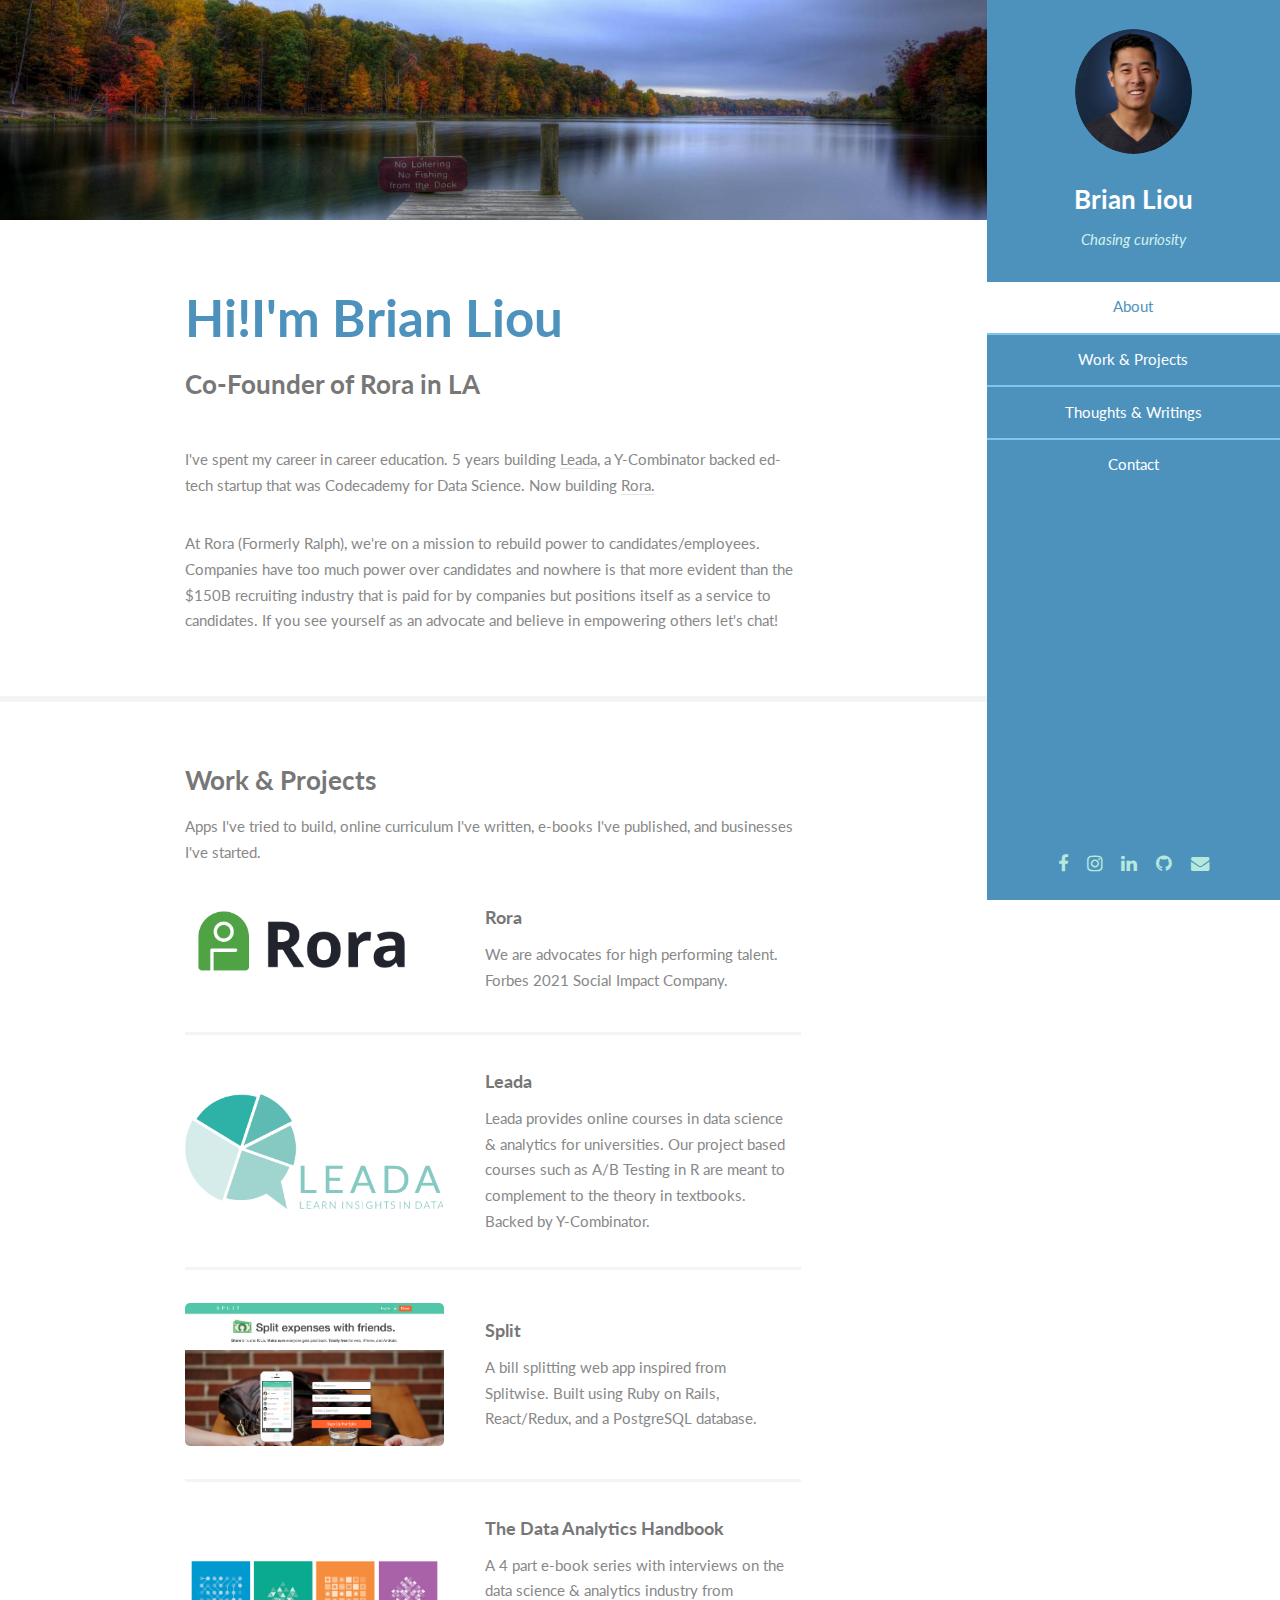
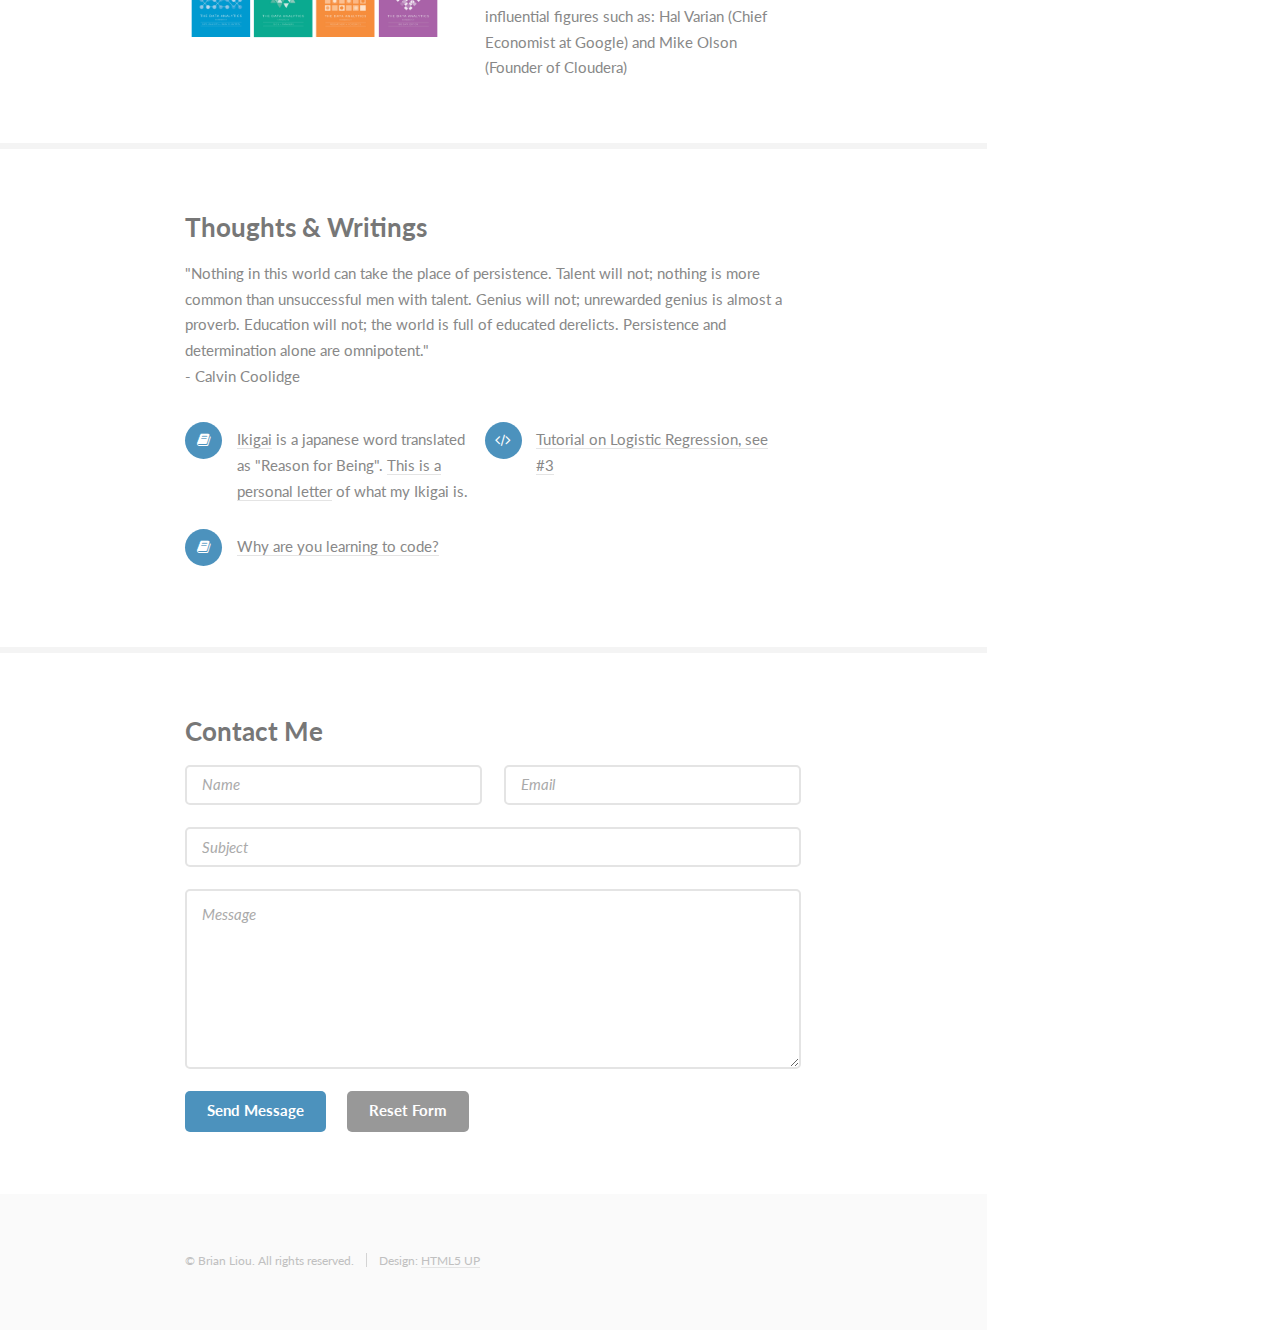
==== index.html @ 8b4bfad5 "asd" ====
<!DOCTYPE HTML>
<!--
	Read Only by HTML5 UP
	html5up.net | @ajlkn
	Free for personal and commercial use under the CCA 3.0 license (html5up.net/license)
-->
<html>
	<head>
		<title>Brian Liou's Website</title>
		<meta charset="utf-8" />
		<meta name="viewport" content="width=device-width, initial-scale=1" />
		<!--[if lte IE 8]><script src="assets/js/ie/html5shiv.js"></script><![endif]-->
		<link rel="stylesheet" href="assets/css/main.css" />
		<script>
		  (function(i,s,o,g,r,a,m){i['GoogleAnalyticsObject']=r;i[r]=i[r]||function(){
		  (i[r].q=i[r].q||[]).push(arguments)},i[r].l=1*new Date();a=s.createElement(o),
		  m=s.getElementsByTagName(o)[0];a.async=1;a.src=g;m.parentNode.insertBefore(a,m)
		  })(window,document,'script','https://www.google-analytics.com/analytics.js','ga');

		  ga('create', 'UA-90068604-1', 'auto');
		  ga('send', 'pageview');

		</script>
	</head>
	<body>

		<!-- Header -->
			<section id="header">
				<header>
					<span class="image avatar"><img src="images/headshot.jpg" alt="" /></span>
					<h1 id="logo"><a href="#">Brian Liou</a></h1>
					<p>Chasing curiosity</p>
				</header>
				<nav id="nav">
					<ul>
						<li><a href="#one" class="active">About</a></li>
						<li><a href="#two">Work & Projects</a></li>
						<li><a href="#three">Thoughts & Writings</a></li>
						<li><a href="#four">Contact</a></li>
					</ul>
				</nav>
				<footer>
					<ul class="icons">
						<li><a href="https://www.facebook.com/brian.liou.3" class="icon fa-facebook" target="_blank"><span class="label">Facebook</span></a></li>
						<li><a href="https://www.instagram.com/bwayneliou/" class="icon fa-instagram" target="_blank"><span class="label">Instagram</span></a></li>
						<li><a href="https://www.linkedin.com/in/brian-liou-44166223" class="icon fa-linkedin" target="_blank"><span class="label">LinkedIn</span></a></li>
						<li><a href="https://github.com/brianliou" class="icon fa-github" target="_blank"><span class="label">Github</span></a></li>
						<li><a href="#" class="icon fa-envelope"><span class="label">Email</span></a></li>
					</ul>
				</footer>
			</section>

		<!-- Wrapper -->
			<div id="wrapper">

				<!-- Main -->
					<div id="main">

						<!-- One -->
							<section id="one">
								<div class="container">
									<header class="major">
										<h2>Hi!I'm Brian Liou</h2>
										<p>Co-Founder of Rora in LA</p>
									</header>
									<p>I've spent my career in career education. 5 years building <a href="https://venturebeat.com/2015/07/22/leada-launches-to-help-students-apply-their-data-science-knowledge-to-real-world-projects/" target="_blank">Leada</a>, a Y-Combinator backed ed-tech startup that was Codecademy for Data Science. Now building <a href="https://www.teamrora.com" target="_blank">Rora.</a></p>
									<p> At Rora (Formerly Ralph), we're on a mission to rebuild power to candidates/employees. Companies have too much power over candidates and nowhere is that more evident than the $150B recruiting industry that is paid for by companies but positions itself as a service to candidates. If you see yourself as an advocate and believe in empowering others let's chat!</p>
								</div>
							</section>

						<!-- Two -->
							<section id="two">
								<div class="container">
									<h3>Work & Projects</h3>
									<p>Apps I've tried to build, online curriculum I've written, e-books I've published, and businesses I've started.</p>
									<div class="features">
										<article>
											<a href="https://www.teamrora.com" class="image" target="_blank"><img src="images/Rora.png" alt="" /></a>
											<div class="inner">
												<h4>Rora</h4>
												<p>We are advocates for high performing talent. Forbes 2021 Social Impact Company.</p>
											</div>
										</article>
										<article>
											<a href="https://web.archive.org/web/20180622193018/https://www.teamleada.com/" class="image" target="_blank"><img src="images/leada.png" alt="" /></a>
											<div class="inner">
												<h4>Leada</h4>
												<p>Leada provides online courses in data science & analytics for universities. Our project based courses such as A/B Testing in R are meant to complement to the theory in textbooks. Backed by Y-Combinator.</p>
											</div>
										</article>
										<article>
											<a href="https://github.com/brianliou/Split" class="image" target="_blank"><img src="images/split.png" alt=""/></a>
											<div class="inner">
												<h4>Split</h4>
												<p>A bill splitting web app inspired from Splitwise. Built using Ruby on Rails, React/Redux, and a PostgreSQL database.</p>
											</div>
										</article>
										<article>
											<a href="https://www.teamleada.com/handbook" class="image" target="_blank"><img src="images/handbook.png" alt=""/></a>
											<div class="inner">
												<h4>The Data Analytics Handbook</h4>
												<p>A 4 part e-book series with interviews on the data science & analytics industry from influential figures such as: Hal Varian (Chief Economist at Google) and Mike Olson (Founder of Cloudera)</p>
											</div>
										</article>
									</div>
								</div>
							</section>

						<!-- Three -->
							<section id="three">
								<div class="container">
									<h3>Thoughts & Writings</h3>
									<p>"Nothing in this world can take the place of persistence. Talent will not; nothing is more common than unsuccessful men with talent. Genius will not; unrewarded genius is almost a proverb. Education will not; the world is full of educated derelicts. Persistence and determination alone are omnipotent." <br /> - Calvin Coolidge</p>
									<ul class="feature-icons">
										<li class="fa-book"><a href="https://images.app.goo.gl/vEy9mbX1pycEydDp8" target="_blank">Ikigai</a> is a japanese word translated as "Reason for Being". <a href="https://medium.com/@brian_72481/my-reason-for-being-64aaa0062372?source=friends_link&sk=2e5717e0df3c9d70ea20f6ad919b2371" target="_blank">This is a personal letter</a> of what my Ikigai is.</li>
										<li class="fa-code"><a href="https://statsguys.wordpress.com/2014/01/03/first-post/" target="_blank">Tutorial on Logistic Regression, see #3</a></li>
										<li class="fa-book"><a href="https://medium.com/@LeadaTeam/why-are-you-learning-to-code-d4ed5eae9660#.1bdvenc3b" target="_blank">Why are you learning to code?</a></li>
										<!-- <li class="fa-cubes">Medium blog post</li>
										<li class="fa-coffee">Drink much coffee</li>
										<li class="fa-bolt">Lightning bolt</li>
										<li class="fa-users">Shadow clone technique</li> -->
									</ul>
								</div>
							</section>

						<!-- Four -->
							<section id="four">
								<div class="container">
									<h3>Contact Me</h3>
									<form method="post" action="https://formspree.io/brian@teamleada.com">
										<div class="row uniform">
											<div class="6u 12u(xsmall)"><input type="text" name="name" id="name" placeholder="Name" /></div>
											<div class="6u 12u(xsmall)"><input type="email" name="_replyto" id="email" placeholder="Email" /></div>
										</div>
										<div class="row uniform">
											<div class="12u"><input type="text" name="_subject" id="subject" placeholder="Subject" /></div>
											<input type="text" name="_gotcha" style="display:none" />
										</div>
										<div class="row uniform">
											<div class="12u"><textarea name="message" id="message" placeholder="Message" rows="6"></textarea></div>
										</div>
										<div class="row uniform">
											<div class="12u">
												<ul class="actions">
													<li><input type="submit" class="special" value="Send Message" /></li>
													<li><input type="reset" value="Reset Form" /></li>
												</ul>
											</div>
										</div>
									</form>
								</div>
							</section>
					</div>

				<!-- Footer -->
					<section id="footer">
						<div class="container">
							<ul class="copyright">
								<li>&copy; Brian Liou. All rights reserved.</li><li>Design: <a href="http://html5up.net">HTML5 UP</a></li>
							</ul>
						</div>
					</section>

			</div>

		<!-- Scripts -->
			<script src="assets/js/jquery.min.js"></script>
			<script src="assets/js/jquery.scrollzer.min.js"></script>
			<script src="assets/js/jquery.scrolly.min.js"></script>
			<script src="assets/js/skel.min.js"></script>
			<script src="assets/js/util.js"></script>
			<!--[if lte IE 8]><script src="assets/js/ie/respond.min.js"></script><![endif]-->
			<script src="assets/js/main.js"></script>

	</body>
</html>
---- assets/css/main.css ----
@import url("font-awesome.min.css");
@import url("https://fonts.googleapis.com/css?family=Lato:400,400italic,700,700italic|Source+Code+Pro:400");

/*
	Read Only by HTML5 UP
	html5up.net | @ajlkn
	Free for personal and commercial use under the CCA 3.0 license (html5up.net/license)
*/

/* Reset */

	html, body, div, span, applet, object, iframe, h1, h2, h3, h4, h5, h6, p, blockquote, pre, a, abbr, acronym, address, big, cite, code, del, dfn, em, img, ins, kbd, q, s, samp, small, strike, strong, sub, sup, tt, var, b, u, i, center, dl, dt, dd, ol, ul, li, fieldset, form, label, legend, table, caption, tbody, tfoot, thead, tr, th, td, article, aside, canvas, details, embed, figure, figcaption, footer, header, hgroup, menu, nav, output, ruby, section, summary, time, mark, audio, video {
		margin: 0;
		padding: 0;
		border: 0;
		font-size: 100%;
		font: inherit;
		vertical-align: baseline;
	}

	article, aside, details, figcaption, figure, footer, header, hgroup, menu, nav, section {
		display: block;
	}

	body {
		line-height: 1;
	}

	ol, ul {
		list-style: none;
	}

	blockquote, q {
		quotes: none;
	}

	blockquote:before, blockquote:after, q:before, q:after {
		content: '';
		content: none;
	}

	table {
		border-collapse: collapse;
		border-spacing: 0;
	}

	body {
		-webkit-text-size-adjust: none;
	}

/* Box Model */

	*, *:before, *:after {
		-moz-box-sizing: border-box;
		-webkit-box-sizing: border-box;
		box-sizing: border-box;
	}

/* Containers */

	.container {
		margin-left: auto;
		margin-right: auto;
	}

	.container.\31 25\25 {
		width: 100%;
		max-width: 56.25em;
		min-width: 45em;
	}

	.container.\37 5\25 {
		width: 33.75em;
	}

	.container.\35 0\25 {
		width: 22.5em;
	}

	.container.\32 5\25 {
		width: 11.25em;
	}

	.container {
		width: 45em;
	}

	@media screen and (max-width: 1680px) {

		.container.\31 25\25 {
			width: 100%;
			max-width: 56.25em;
			min-width: 45em;
		}

		.container.\37 5\25 {
			width: 33.75em;
		}

		.container.\35 0\25 {
			width: 22.5em;
		}

		.container.\32 5\25 {
			width: 11.25em;
		}

		.container {
			width: 45em;
		}

	}

	@media screen and (max-width: 1280px) {

		.container.\31 25\25 {
			width: 100%;
			max-width: 52.5em;
			min-width: 42em;
		}

		.container.\37 5\25 {
			width: 31.5em;
		}

		.container.\35 0\25 {
			width: 21em;
		}

		.container.\32 5\25 {
			width: 10.5em;
		}

		.container {
			width: 42em;
		}

	}

	@media screen and (max-width: 1024px) {

		.container.\31 25\25 {
			width: 100%;
			max-width: 106.25%;
			min-width: 85%;
		}

		.container.\37 5\25 {
			width: 63.75%;
		}

		.container.\35 0\25 {
			width: 42.5%;
		}

		.container.\32 5\25 {
			width: 21.25%;
		}

		.container {
			width: 85% !important;
		}

	}

	@media screen and (max-width: 736px) {

		.container.\31 25\25 {
			width: 100%;
			max-width: 112.5%;
			min-width: 90%;
		}

		.container.\37 5\25 {
			width: 67.5%;
		}

		.container.\35 0\25 {
			width: 45%;
		}

		.container.\32 5\25 {
			width: 22.5%;
		}

		.container {
			width: 90% !important;
		}

	}

	@media screen and (max-width: 480px) {

		.container.\31 25\25 {
			width: 100%;
			max-width: 112.5%;
			min-width: 90%;
		}

		.container.\37 5\25 {
			width: 67.5%;
		}

		.container.\35 0\25 {
			width: 45%;
		}

		.container.\32 5\25 {
			width: 22.5%;
		}

		.container {
			width: 90% !important;
		}

	}

/* Grid */

	.row {
		border-bottom: solid 1px transparent;
		-moz-box-sizing: border-box;
		-webkit-box-sizing: border-box;
		box-sizing: border-box;
	}

	.row > * {
		float: left;
		-moz-box-sizing: border-box;
		-webkit-box-sizing: border-box;
		box-sizing: border-box;
	}

	.row:after, .row:before {
		content: '';
		display: block;
		clear: both;
		height: 0;
	}

	.row.uniform > * > :first-child {
		margin-top: 0;
	}

	.row.uniform > * > :last-child {
		margin-bottom: 0;
	}

	.row.\30 \25 > * {
		padding: 0 0 0 0em;
	}

	.row.\30 \25 {
		margin: 0 0 -1px 0em;
	}

	.row.uniform.\30 \25 > * {
		padding: 0em 0 0 0em;
	}

	.row.uniform.\30 \25 {
		margin: 0em 0 -1px 0em;
	}

	.row > * {
		padding: 0 0 0 2em;
	}

	.row {
		margin: 0 0 -1px -2em;
	}

	.row.uniform > * {
		padding: 2em 0 0 2em;
	}

	.row.uniform {
		margin: -2em 0 -1px -2em;
	}

	.row.\32 00\25 > * {
		padding: 0 0 0 4em;
	}

	.row.\32 00\25 {
		margin: 0 0 -1px -4em;
	}

	.row.uniform.\32 00\25 > * {
		padding: 4em 0 0 4em;
	}

	.row.uniform.\32 00\25 {
		margin: -4em 0 -1px -4em;
	}

	.row.\31 50\25 > * {
		padding: 0 0 0 3em;
	}

	.row.\31 50\25 {
		margin: 0 0 -1px -3em;
	}

	.row.uniform.\31 50\25 > * {
		padding: 3em 0 0 3em;
	}

	.row.uniform.\31 50\25 {
		margin: -3em 0 -1px -3em;
	}

	.row.\35 0\25 > * {
		padding: 0 0 0 1em;
	}

	.row.\35 0\25 {
		margin: 0 0 -1px -1em;
	}

	.row.uniform.\35 0\25 > * {
		padding: 1em 0 0 1em;
	}

	.row.uniform.\35 0\25 {
		margin: -1em 0 -1px -1em;
	}

	.row.\32 5\25 > * {
		padding: 0 0 0 0.5em;
	}

	.row.\32 5\25 {
		margin: 0 0 -1px -0.5em;
	}

	.row.uniform.\32 5\25 > * {
		padding: 0.5em 0 0 0.5em;
	}

	.row.uniform.\32 5\25 {
		margin: -0.5em 0 -1px -0.5em;
	}

	.\31 2u, .\31 2u\24 {
		width: 100%;
		clear: none;
		margin-left: 0;
	}

	.\31 1u, .\31 1u\24 {
		width: 91.6666666667%;
		clear: none;
		margin-left: 0;
	}

	.\31 0u, .\31 0u\24 {
		width: 83.3333333333%;
		clear: none;
		margin-left: 0;
	}

	.\39 u, .\39 u\24 {
		width: 75%;
		clear: none;
		margin-left: 0;
	}

	.\38 u, .\38 u\24 {
		width: 66.6666666667%;
		clear: none;
		margin-left: 0;
	}

	.\37 u, .\37 u\24 {
		width: 58.3333333333%;
		clear: none;
		margin-left: 0;
	}

	.\36 u, .\36 u\24 {
		width: 50%;
		clear: none;
		margin-left: 0;
	}

	.\35 u, .\35 u\24 {
		width: 41.6666666667%;
		clear: none;
		margin-left: 0;
	}

	.\34 u, .\34 u\24 {
		width: 33.3333333333%;
		clear: none;
		margin-left: 0;
	}

	.\33 u, .\33 u\24 {
		width: 25%;
		clear: none;
		margin-left: 0;
	}

	.\32 u, .\32 u\24 {
		width: 16.6666666667%;
		clear: none;
		margin-left: 0;
	}

	.\31 u, .\31 u\24 {
		width: 8.3333333333%;
		clear: none;
		margin-left: 0;
	}

	.\31 2u\24 + *,
	.\31 1u\24 + *,
	.\31 0u\24 + *,
	.\39 u\24 + *,
	.\38 u\24 + *,
	.\37 u\24 + *,
	.\36 u\24 + *,
	.\35 u\24 + *,
	.\34 u\24 + *,
	.\33 u\24 + *,
	.\32 u\24 + *,
	.\31 u\24 + * {
		clear: left;
	}

	.\-11u {
		margin-left: 91.66667%;
	}

	.\-10u {
		margin-left: 83.33333%;
	}

	.\-9u {
		margin-left: 75%;
	}

	.\-8u {
		margin-left: 66.66667%;
	}

	.\-7u {
		margin-left: 58.33333%;
	}

	.\-6u {
		margin-left: 50%;
	}

	.\-5u {
		margin-left: 41.66667%;
	}

	.\-4u {
		margin-left: 33.33333%;
	}

	.\-3u {
		margin-left: 25%;
	}

	.\-2u {
		margin-left: 16.66667%;
	}

	.\-1u {
		margin-left: 8.33333%;
	}

	@media screen and (max-width: 1680px) {

		.row > * {
			padding: 0 0 0 2em;
		}

		.row {
			margin: 0 0 -1px -2em;
		}

		.row.uniform > * {
			padding: 2em 0 0 2em;
		}

		.row.uniform {
			margin: -2em 0 -1px -2em;
		}

		.row.\32 00\25 > * {
			padding: 0 0 0 4em;
		}

		.row.\32 00\25 {
			margin: 0 0 -1px -4em;
		}

		.row.uniform.\32 00\25 > * {
			padding: 4em 0 0 4em;
		}

		.row.uniform.\32 00\25 {
			margin: -4em 0 -1px -4em;
		}

		.row.\31 50\25 > * {
			padding: 0 0 0 3em;
		}

		.row.\31 50\25 {
			margin: 0 0 -1px -3em;
		}

		.row.uniform.\31 50\25 > * {
			padding: 3em 0 0 3em;
		}

		.row.uniform.\31 50\25 {
			margin: -3em 0 -1px -3em;
		}

		.row.\35 0\25 > * {
			padding: 0 0 0 1em;
		}

		.row.\35 0\25 {
			margin: 0 0 -1px -1em;
		}

		.row.uniform.\35 0\25 > * {
			padding: 1em 0 0 1em;
		}

		.row.uniform.\35 0\25 {
			margin: -1em 0 -1px -1em;
		}

		.row.\32 5\25 > * {
			padding: 0 0 0 0.5em;
		}

		.row.\32 5\25 {
			margin: 0 0 -1px -0.5em;
		}

		.row.uniform.\32 5\25 > * {
			padding: 0.5em 0 0 0.5em;
		}

		.row.uniform.\32 5\25 {
			margin: -0.5em 0 -1px -0.5em;
		}

		.\31 2u\28xlarge\29, .\31 2u\24\28xlarge\29 {
			width: 100%;
			clear: none;
			margin-left: 0;
		}

		.\31 1u\28xlarge\29, .\31 1u\24\28xlarge\29 {
			width: 91.6666666667%;
			clear: none;
			margin-left: 0;
		}

		.\31 0u\28xlarge\29, .\31 0u\24\28xlarge\29 {
			width: 83.3333333333%;
			clear: none;
			margin-left: 0;
		}

		.\39 u\28xlarge\29, .\39 u\24\28xlarge\29 {
			width: 75%;
			clear: none;
			margin-left: 0;
		}

		.\38 u\28xlarge\29, .\38 u\24\28xlarge\29 {
			width: 66.6666666667%;
			clear: none;
			margin-left: 0;
		}

		.\37 u\28xlarge\29, .\37 u\24\28xlarge\29 {
			width: 58.3333333333%;
			clear: none;
			margin-left: 0;
		}

		.\36 u\28xlarge\29, .\36 u\24\28xlarge\29 {
			width: 50%;
			clear: none;
			margin-left: 0;
		}

		.\35 u\28xlarge\29, .\35 u\24\28xlarge\29 {
			width: 41.6666666667%;
			clear: none;
			margin-left: 0;
		}

		.\34 u\28xlarge\29, .\34 u\24\28xlarge\29 {
			width: 33.3333333333%;
			clear: none;
			margin-left: 0;
		}

		.\33 u\28xlarge\29, .\33 u\24\28xlarge\29 {
			width: 25%;
			clear: none;
			margin-left: 0;
		}

		.\32 u\28xlarge\29, .\32 u\24\28xlarge\29 {
			width: 16.6666666667%;
			clear: none;
			margin-left: 0;
		}

		.\31 u\28xlarge\29, .\31 u\24\28xlarge\29 {
			width: 8.3333333333%;
			clear: none;
			margin-left: 0;
		}

		.\31 2u\24\28xlarge\29 + *,
		.\31 1u\24\28xlarge\29 + *,
		.\31 0u\24\28xlarge\29 + *,
		.\39 u\24\28xlarge\29 + *,
		.\38 u\24\28xlarge\29 + *,
		.\37 u\24\28xlarge\29 + *,
		.\36 u\24\28xlarge\29 + *,
		.\35 u\24\28xlarge\29 + *,
		.\34 u\24\28xlarge\29 + *,
		.\33 u\24\28xlarge\29 + *,
		.\32 u\24\28xlarge\29 + *,
		.\31 u\24\28xlarge\29 + * {
			clear: left;
		}

		.\-11u\28xlarge\29 {
			margin-left: 91.66667%;
		}

		.\-10u\28xlarge\29 {
			margin-left: 83.33333%;
		}

		.\-9u\28xlarge\29 {
			margin-left: 75%;
		}

		.\-8u\28xlarge\29 {
			margin-left: 66.66667%;
		}

		.\-7u\28xlarge\29 {
			margin-left: 58.33333%;
		}

		.\-6u\28xlarge\29 {
			margin-left: 50%;
		}

		.\-5u\28xlarge\29 {
			margin-left: 41.66667%;
		}

		.\-4u\28xlarge\29 {
			margin-left: 33.33333%;
		}

		.\-3u\28xlarge\29 {
			margin-left: 25%;
		}

		.\-2u\28xlarge\29 {
			margin-left: 16.66667%;
		}

		.\-1u\28xlarge\29 {
			margin-left: 8.33333%;
		}

	}

	@media screen and (max-width: 1280px) {

		.row > * {
			padding: 0 0 0 1.5em;
		}

		.row {
			margin: 0 0 -1px -1.5em;
		}

		.row.uniform > * {
			padding: 1.5em 0 0 1.5em;
		}

		.row.uniform {
			margin: -1.5em 0 -1px -1.5em;
		}

		.row.\32 00\25 > * {
			padding: 0 0 0 3em;
		}

		.row.\32 00\25 {
			margin: 0 0 -1px -3em;
		}

		.row.uniform.\32 00\25 > * {
			padding: 3em 0 0 3em;
		}

		.row.uniform.\32 00\25 {
			margin: -3em 0 -1px -3em;
		}

		.row.\31 50\25 > * {
			padding: 0 0 0 2.25em;
		}

		.row.\31 50\25 {
			margin: 0 0 -1px -2.25em;
		}

		.row.uniform.\31 50\25 > * {
			padding: 2.25em 0 0 2.25em;
		}

		.row.uniform.\31 50\25 {
			margin: -2.25em 0 -1px -2.25em;
		}

		.row.\35 0\25 > * {
			padding: 0 0 0 0.75em;
		}

		.row.\35 0\25 {
			margin: 0 0 -1px -0.75em;
		}

		.row.uniform.\35 0\25 > * {
			padding: 0.75em 0 0 0.75em;
		}

		.row.uniform.\35 0\25 {
			margin: -0.75em 0 -1px -0.75em;
		}

		.row.\32 5\25 > * {
			padding: 0 0 0 0.375em;
		}

		.row.\32 5\25 {
			margin: 0 0 -1px -0.375em;
		}

		.row.uniform.\32 5\25 > * {
			padding: 0.375em 0 0 0.375em;
		}

		.row.uniform.\32 5\25 {
			margin: -0.375em 0 -1px -0.375em;
		}

		.\31 2u\28large\29, .\31 2u\24\28large\29 {
			width: 100%;
			clear: none;
			margin-left: 0;
		}

		.\31 1u\28large\29, .\31 1u\24\28large\29 {
			width: 91.6666666667%;
			clear: none;
			margin-left: 0;
		}

		.\31 0u\28large\29, .\31 0u\24\28large\29 {
			width: 83.3333333333%;
			clear: none;
			margin-left: 0;
		}

		.\39 u\28large\29, .\39 u\24\28large\29 {
			width: 75%;
			clear: none;
			margin-left: 0;
		}

		.\38 u\28large\29, .\38 u\24\28large\29 {
			width: 66.6666666667%;
			clear: none;
			margin-left: 0;
		}

		.\37 u\28large\29, .\37 u\24\28large\29 {
			width: 58.3333333333%;
			clear: none;
			margin-left: 0;
		}

		.\36 u\28large\29, .\36 u\24\28large\29 {
			width: 50%;
			clear: none;
			margin-left: 0;
		}

		.\35 u\28large\29, .\35 u\24\28large\29 {
			width: 41.6666666667%;
			clear: none;
			margin-left: 0;
		}

		.\34 u\28large\29, .\34 u\24\28large\29 {
			width: 33.3333333333%;
			clear: none;
			margin-left: 0;
		}

		.\33 u\28large\29, .\33 u\24\28large\29 {
			width: 25%;
			clear: none;
			margin-left: 0;
		}

		.\32 u\28large\29, .\32 u\24\28large\29 {
			width: 16.6666666667%;
			clear: none;
			margin-left: 0;
		}

		.\31 u\28large\29, .\31 u\24\28large\29 {
			width: 8.3333333333%;
			clear: none;
			margin-left: 0;
		}

		.\31 2u\24\28large\29 + *,
		.\31 1u\24\28large\29 + *,
		.\31 0u\24\28large\29 + *,
		.\39 u\24\28large\29 + *,
		.\38 u\24\28large\29 + *,
		.\37 u\24\28large\29 + *,
		.\36 u\24\28large\29 + *,
		.\35 u\24\28large\29 + *,
		.\34 u\24\28large\29 + *,
		.\33 u\24\28large\29 + *,
		.\32 u\24\28large\29 + *,
		.\31 u\24\28large\29 + * {
			clear: left;
		}

		.\-11u\28large\29 {
			margin-left: 91.66667%;
		}

		.\-10u\28large\29 {
			margin-left: 83.33333%;
		}

		.\-9u\28large\29 {
			margin-left: 75%;
		}

		.\-8u\28large\29 {
			margin-left: 66.66667%;
		}

		.\-7u\28large\29 {
			margin-left: 58.33333%;
		}

		.\-6u\28large\29 {
			margin-left: 50%;
		}

		.\-5u\28large\29 {
			margin-left: 41.66667%;
		}

		.\-4u\28large\29 {
			margin-left: 33.33333%;
		}

		.\-3u\28large\29 {
			margin-left: 25%;
		}

		.\-2u\28large\29 {
			margin-left: 16.66667%;
		}

		.\-1u\28large\29 {
			margin-left: 8.33333%;
		}

	}

	@media screen and (max-width: 1024px) {

		.row > * {
			padding: 0 0 0 1.5em;
		}

		.row {
			margin: 0 0 -1px -1.5em;
		}

		.row.uniform > * {
			padding: 1.5em 0 0 1.5em;
		}

		.row.uniform {
			margin: -1.5em 0 -1px -1.5em;
		}

		.row.\32 00\25 > * {
			padding: 0 0 0 3em;
		}

		.row.\32 00\25 {
			margin: 0 0 -1px -3em;
		}

		.row.uniform.\32 00\25 > * {
			padding: 3em 0 0 3em;
		}

		.row.uniform.\32 00\25 {
			margin: -3em 0 -1px -3em;
		}

		.row.\31 50\25 > * {
			padding: 0 0 0 2.25em;
		}

		.row.\31 50\25 {
			margin: 0 0 -1px -2.25em;
		}

		.row.uniform.\31 50\25 > * {
			padding: 2.25em 0 0 2.25em;
		}

		.row.uniform.\31 50\25 {
			margin: -2.25em 0 -1px -2.25em;
		}

		.row.\35 0\25 > * {
			padding: 0 0 0 0.75em;
		}

		.row.\35 0\25 {
			margin: 0 0 -1px -0.75em;
		}

		.row.uniform.\35 0\25 > * {
			padding: 0.75em 0 0 0.75em;
		}

		.row.uniform.\35 0\25 {
			margin: -0.75em 0 -1px -0.75em;
		}

		.row.\32 5\25 > * {
			padding: 0 0 0 0.375em;
		}

		.row.\32 5\25 {
			margin: 0 0 -1px -0.375em;
		}

		.row.uniform.\32 5\25 > * {
			padding: 0.375em 0 0 0.375em;
		}

		.row.uniform.\32 5\25 {
			margin: -0.375em 0 -1px -0.375em;
		}

		.\31 2u\28medium\29, .\31 2u\24\28medium\29 {
			width: 100%;
			clear: none;
			margin-left: 0;
		}

		.\31 1u\28medium\29, .\31 1u\24\28medium\29 {
			width: 91.6666666667%;
			clear: none;
			margin-left: 0;
		}

		.\31 0u\28medium\29, .\31 0u\24\28medium\29 {
			width: 83.3333333333%;
			clear: none;
			margin-left: 0;
		}

		.\39 u\28medium\29, .\39 u\24\28medium\29 {
			width: 75%;
			clear: none;
			margin-left: 0;
		}

		.\38 u\28medium\29, .\38 u\24\28medium\29 {
			width: 66.6666666667%;
			clear: none;
			margin-left: 0;
		}

		.\37 u\28medium\29, .\37 u\24\28medium\29 {
			width: 58.3333333333%;
			clear: none;
			margin-left: 0;
		}

		.\36 u\28medium\29, .\36 u\24\28medium\29 {
			width: 50%;
			clear: none;
			margin-left: 0;
		}

		.\35 u\28medium\29, .\35 u\24\28medium\29 {
			width: 41.6666666667%;
			clear: none;
			margin-left: 0;
		}

		.\34 u\28medium\29, .\34 u\24\28medium\29 {
			width: 33.3333333333%;
			clear: none;
			margin-left: 0;
		}

		.\33 u\28medium\29, .\33 u\24\28medium\29 {
			width: 25%;
			clear: none;
			margin-left: 0;
		}

		.\32 u\28medium\29, .\32 u\24\28medium\29 {
			width: 16.6666666667%;
			clear: none;
			margin-left: 0;
		}

		.\31 u\28medium\29, .\31 u\24\28medium\29 {
			width: 8.3333333333%;
			clear: none;
			margin-left: 0;
		}

		.\31 2u\24\28medium\29 + *,
		.\31 1u\24\28medium\29 + *,
		.\31 0u\24\28medium\29 + *,
		.\39 u\24\28medium\29 + *,
		.\38 u\24\28medium\29 + *,
		.\37 u\24\28medium\29 + *,
		.\36 u\24\28medium\29 + *,
		.\35 u\24\28medium\29 + *,
		.\34 u\24\28medium\29 + *,
		.\33 u\24\28medium\29 + *,
		.\32 u\24\28medium\29 + *,
		.\31 u\24\28medium\29 + * {
			clear: left;
		}

		.\-11u\28medium\29 {
			margin-left: 91.66667%;
		}

		.\-10u\28medium\29 {
			margin-left: 83.33333%;
		}

		.\-9u\28medium\29 {
			margin-left: 75%;
		}

		.\-8u\28medium\29 {
			margin-left: 66.66667%;
		}

		.\-7u\28medium\29 {
			margin-left: 58.33333%;
		}

		.\-6u\28medium\29 {
			margin-left: 50%;
		}

		.\-5u\28medium\29 {
			margin-left: 41.66667%;
		}

		.\-4u\28medium\29 {
			margin-left: 33.33333%;
		}

		.\-3u\28medium\29 {
			margin-left: 25%;
		}

		.\-2u\28medium\29 {
			margin-left: 16.66667%;
		}

		.\-1u\28medium\29 {
			margin-left: 8.33333%;
		}

	}

	@media screen and (max-width: 736px) {

		.row > * {
			padding: 0 0 0 1.25em;
		}

		.row {
			margin: 0 0 -1px -1.25em;
		}

		.row.uniform > * {
			padding: 1.25em 0 0 1.25em;
		}

		.row.uniform {
			margin: -1.25em 0 -1px -1.25em;
		}

		.row.\32 00\25 > * {
			padding: 0 0 0 2.5em;
		}

		.row.\32 00\25 {
			margin: 0 0 -1px -2.5em;
		}

		.row.uniform.\32 00\25 > * {
			padding: 2.5em 0 0 2.5em;
		}

		.row.uniform.\32 00\25 {
			margin: -2.5em 0 -1px -2.5em;
		}

		.row.\31 50\25 > * {
			padding: 0 0 0 1.875em;
		}

		.row.\31 50\25 {
			margin: 0 0 -1px -1.875em;
		}

		.row.uniform.\31 50\25 > * {
			padding: 1.875em 0 0 1.875em;
		}

		.row.uniform.\31 50\25 {
			margin: -1.875em 0 -1px -1.875em;
		}

		.row.\35 0\25 > * {
			padding: 0 0 0 0.625em;
		}

		.row.\35 0\25 {
			margin: 0 0 -1px -0.625em;
		}

		.row.uniform.\35 0\25 > * {
			padding: 0.625em 0 0 0.625em;
		}

		.row.uniform.\35 0\25 {
			margin: -0.625em 0 -1px -0.625em;
		}

		.row.\32 5\25 > * {
			padding: 0 0 0 0.3125em;
		}

		.row.\32 5\25 {
			margin: 0 0 -1px -0.3125em;
		}

		.row.uniform.\32 5\25 > * {
			padding: 0.3125em 0 0 0.3125em;
		}

		.row.uniform.\32 5\25 {
			margin: -0.3125em 0 -1px -0.3125em;
		}

		.\31 2u\28small\29, .\31 2u\24\28small\29 {
			width: 100%;
			clear: none;
			margin-left: 0;
		}

		.\31 1u\28small\29, .\31 1u\24\28small\29 {
			width: 91.6666666667%;
			clear: none;
			margin-left: 0;
		}

		.\31 0u\28small\29, .\31 0u\24\28small\29 {
			width: 83.3333333333%;
			clear: none;
			margin-left: 0;
		}

		.\39 u\28small\29, .\39 u\24\28small\29 {
			width: 75%;
			clear: none;
			margin-left: 0;
		}

		.\38 u\28small\29, .\38 u\24\28small\29 {
			width: 66.6666666667%;
			clear: none;
			margin-left: 0;
		}

		.\37 u\28small\29, .\37 u\24\28small\29 {
			width: 58.3333333333%;
			clear: none;
			margin-left: 0;
		}

		.\36 u\28small\29, .\36 u\24\28small\29 {
			width: 50%;
			clear: none;
			margin-left: 0;
		}

		.\35 u\28small\29, .\35 u\24\28small\29 {
			width: 41.6666666667%;
			clear: none;
			margin-left: 0;
		}

		.\34 u\28small\29, .\34 u\24\28small\29 {
			width: 33.3333333333%;
			clear: none;
			margin-left: 0;
		}

		.\33 u\28small\29, .\33 u\24\28small\29 {
			width: 25%;
			clear: none;
			margin-left: 0;
		}

		.\32 u\28small\29, .\32 u\24\28small\29 {
			width: 16.6666666667%;
			clear: none;
			margin-left: 0;
		}

		.\31 u\28small\29, .\31 u\24\28small\29 {
			width: 8.3333333333%;
			clear: none;
			margin-left: 0;
		}

		.\31 2u\24\28small\29 + *,
		.\31 1u\24\28small\29 + *,
		.\31 0u\24\28small\29 + *,
		.\39 u\24\28small\29 + *,
		.\38 u\24\28small\29 + *,
		.\37 u\24\28small\29 + *,
		.\36 u\24\28small\29 + *,
		.\35 u\24\28small\29 + *,
		.\34 u\24\28small\29 + *,
		.\33 u\24\28small\29 + *,
		.\32 u\24\28small\29 + *,
		.\31 u\24\28small\29 + * {
			clear: left;
		}

		.\-11u\28small\29 {
			margin-left: 91.66667%;
		}

		.\-10u\28small\29 {
			margin-left: 83.33333%;
		}

		.\-9u\28small\29 {
			margin-left: 75%;
		}

		.\-8u\28small\29 {
			margin-left: 66.66667%;
		}

		.\-7u\28small\29 {
			margin-left: 58.33333%;
		}

		.\-6u\28small\29 {
			margin-left: 50%;
		}

		.\-5u\28small\29 {
			margin-left: 41.66667%;
		}

		.\-4u\28small\29 {
			margin-left: 33.33333%;
		}

		.\-3u\28small\29 {
			margin-left: 25%;
		}

		.\-2u\28small\29 {
			margin-left: 16.66667%;
		}

		.\-1u\28small\29 {
			margin-left: 8.33333%;
		}

	}

	@media screen and (max-width: 480px) {

		.row > * {
			padding: 0 0 0 1.25em;
		}

		.row {
			margin: 0 0 -1px -1.25em;
		}

		.row.uniform > * {
			padding: 1.25em 0 0 1.25em;
		}

		.row.uniform {
			margin: -1.25em 0 -1px -1.25em;
		}

		.row.\32 00\25 > * {
			padding: 0 0 0 2.5em;
		}

		.row.\32 00\25 {
			margin: 0 0 -1px -2.5em;
		}

		.row.uniform.\32 00\25 > * {
			padding: 2.5em 0 0 2.5em;
		}

		.row.uniform.\32 00\25 {
			margin: -2.5em 0 -1px -2.5em;
		}

		.row.\31 50\25 > * {
			padding: 0 0 0 1.875em;
		}

		.row.\31 50\25 {
			margin: 0 0 -1px -1.875em;
		}

		.row.uniform.\31 50\25 > * {
			padding: 1.875em 0 0 1.875em;
		}

		.row.uniform.\31 50\25 {
			margin: -1.875em 0 -1px -1.875em;
		}

		.row.\35 0\25 > * {
			padding: 0 0 0 0.625em;
		}

		.row.\35 0\25 {
			margin: 0 0 -1px -0.625em;
		}

		.row.uniform.\35 0\25 > * {
			padding: 0.625em 0 0 0.625em;
		}

		.row.uniform.\35 0\25 {
			margin: -0.625em 0 -1px -0.625em;
		}

		.row.\32 5\25 > * {
			padding: 0 0 0 0.3125em;
		}

		.row.\32 5\25 {
			margin: 0 0 -1px -0.3125em;
		}

		.row.uniform.\32 5\25 > * {
			padding: 0.3125em 0 0 0.3125em;
		}

		.row.uniform.\32 5\25 {
			margin: -0.3125em 0 -1px -0.3125em;
		}

		.\31 2u\28xsmall\29, .\31 2u\24\28xsmall\29 {
			width: 100%;
			clear: none;
			margin-left: 0;
		}

		.\31 1u\28xsmall\29, .\31 1u\24\28xsmall\29 {
			width: 91.6666666667%;
			clear: none;
			margin-left: 0;
		}

		.\31 0u\28xsmall\29, .\31 0u\24\28xsmall\29 {
			width: 83.3333333333%;
			clear: none;
			margin-left: 0;
		}

		.\39 u\28xsmall\29, .\39 u\24\28xsmall\29 {
			width: 75%;
			clear: none;
			margin-left: 0;
		}

		.\38 u\28xsmall\29, .\38 u\24\28xsmall\29 {
			width: 66.6666666667%;
			clear: none;
			margin-left: 0;
		}

		.\37 u\28xsmall\29, .\37 u\24\28xsmall\29 {
			width: 58.3333333333%;
			clear: none;
			margin-left: 0;
		}

		.\36 u\28xsmall\29, .\36 u\24\28xsmall\29 {
			width: 50%;
			clear: none;
			margin-left: 0;
		}

		.\35 u\28xsmall\29, .\35 u\24\28xsmall\29 {
			width: 41.6666666667%;
			clear: none;
			margin-left: 0;
		}

		.\34 u\28xsmall\29, .\34 u\24\28xsmall\29 {
			width: 33.3333333333%;
			clear: none;
			margin-left: 0;
		}

		.\33 u\28xsmall\29, .\33 u\24\28xsmall\29 {
			width: 25%;
			clear: none;
			margin-left: 0;
		}

		.\32 u\28xsmall\29, .\32 u\24\28xsmall\29 {
			width: 16.6666666667%;
			clear: none;
			margin-left: 0;
		}

		.\31 u\28xsmall\29, .\31 u\24\28xsmall\29 {
			width: 8.3333333333%;
			clear: none;
			margin-left: 0;
		}

		.\31 2u\24\28xsmall\29 + *,
		.\31 1u\24\28xsmall\29 + *,
		.\31 0u\24\28xsmall\29 + *,
		.\39 u\24\28xsmall\29 + *,
		.\38 u\24\28xsmall\29 + *,
		.\37 u\24\28xsmall\29 + *,
		.\36 u\24\28xsmall\29 + *,
		.\35 u\24\28xsmall\29 + *,
		.\34 u\24\28xsmall\29 + *,
		.\33 u\24\28xsmall\29 + *,
		.\32 u\24\28xsmall\29 + *,
		.\31 u\24\28xsmall\29 + * {
			clear: left;
		}

		.\-11u\28xsmall\29 {
			margin-left: 91.66667%;
		}

		.\-10u\28xsmall\29 {
			margin-left: 83.33333%;
		}

		.\-9u\28xsmall\29 {
			margin-left: 75%;
		}

		.\-8u\28xsmall\29 {
			margin-left: 66.66667%;
		}

		.\-7u\28xsmall\29 {
			margin-left: 58.33333%;
		}

		.\-6u\28xsmall\29 {
			margin-left: 50%;
		}

		.\-5u\28xsmall\29 {
			margin-left: 41.66667%;
		}

		.\-4u\28xsmall\29 {
			margin-left: 33.33333%;
		}

		.\-3u\28xsmall\29 {
			margin-left: 25%;
		}

		.\-2u\28xsmall\29 {
			margin-left: 16.66667%;
		}

		.\-1u\28xsmall\29 {
			margin-left: 8.33333%;
		}

	}

/* Basic */

	body {
		background: #fff;
	}

	body, input, select, textarea {
		color: #888;
		font-family: "Lato", sans-serif;
		font-size: 16pt;
		font-weight: 400;
		line-height: 1.75em;
	}

	a {
		-moz-transition: color 0.2s ease-in-out, border-color 0.2s ease-in-out;
		-webkit-transition: color 0.2s ease-in-out, border-color 0.2s ease-in-out;
		-ms-transition: color 0.2s ease-in-out, border-color 0.2s ease-in-out;
		transition: color 0.2s ease-in-out, border-color 0.2s ease-in-out;
		border-bottom: solid 1px #e4e4e4;
		color: inherit;
		text-decoration: none;
	}

		a:hover {
			border-bottom-color: transparent;
			color: rgb(160 217, 235) !important;
		}

	strong, b {
		color: #777;
		font-weight: 700;
	}

	em, i {
		font-style: italic;
	}

	p {
		margin: 0 0 2.25em 0;
	}

	h1, h2, h3, h4, h5, h6 {
		color: #777;
		font-weight: 700;
		line-height: 1em;
		margin: 0 0 0.5625em 0;
	}

		h1 a, h2 a, h3 a, h4 a, h5 a, h6 a {
			border: 0;
			color: inherit;
			text-decoration: none;
		}

	h2 {
		font-size: 2em;
		line-height: 1.5em;
	}

	h3 {
		font-size: 1.75em;
		line-height: 1.5em;
	}

	h4 {
		font-size: 1.25em;
		line-height: 1.5em;
	}

	h5 {
		font-size: 0.9em;
		line-height: 1.5em;
	}

	h6 {
		font-size: 0.7em;
		line-height: 1.5em;
	}

	sub {
		font-size: 0.8em;
		position: relative;
		top: 0.5em;
	}

	sup {
		font-size: 0.8em;
		position: relative;
		top: -0.5em;
	}

	hr {
		border: 0;
		border-bottom: solid 2px #f4f4f4;
		margin: 2.25em 0;
	}

		hr.major {
			margin: 3.375em 0;
		}

	blockquote {
		border-left: solid 8px #e4e4e4;
		font-style: italic;
		margin: 0 0 2.25em 0;
		padding: 0.5em 0 0.5em 2em;
	}

	code {
		background: #555;
		border-radius: 5px;
		color: #fff;
		font-family: "Source Code Pro", monospace;
		font-size: 0.9em;
		margin: 0 0.25em;
		padding: 0.25em 0.65em;
	}

	pre {
		font-family: "Source Code Pro", monospace;
		font-size: 0.9em;
		margin: 0 0 2.25em 0;
	}

		pre code {
			-webkit-overflow-scrolling: touch;
			display: block;
			line-height: 1.5em;
			overflow-x: auto;
			padding: 1em 1.5em;
		}

	.align-left {
		text-align: left;
	}

	.align-center {
		text-align: center;
	}

	.align-right {
		text-align: right;
	}

/* Section/Article */

	section.special, article.special {
		text-align: center;
	}

	header p {
		color: #aaa;
		position: relative;
		margin: 0 0 1.6875em 0;
	}

	header h2 + p {
		font-size: 1.25em;
		margin-top: -0.5em;
		line-height: 1.5em;
	}

	header h3 + p {
		font-size: 1.1em;
		margin-top: -0.35em;
		line-height: 1.5em;
	}

	header h4 + p,
	header h5 + p,
	header h6 + p {
		font-size: 0.9em;
		margin-top: -0.25em;
		line-height: 1.5em;
	}

	header.major h2 {
		color: rgb(76,146,189);
		font-size: 3.5em;
	}

		header.major h2 + p {
			color: #777;
			font-size: 1.75em;
			font-weight: 700;
			margin-top: -0.75em;
		}

/* Form */

	form {
		margin: 0 0 2.25em 0;
	}

	label {
		color: #777;
		display: block;
		font-size: 0.9em;
		font-weight: 700;
		margin: 0 0 1.125em 0;
	}

	input::-moz-focus-inner {
		border: 0;
		padding: 0;
	}

	input[type="text"],
	input[type="password"],
	input[type="email"],
	select,
	textarea {
		-moz-appearance: none;
		-webkit-appearance: none;
		-ms-appearance: none;
		appearance: none;
		border-radius: 5px;
		border: none;
		border: solid 2px #e4e4e4;
		color: inherit;
		display: block;
		outline: 0;
		padding: 0 1em;
		text-decoration: none;
		width: 100%;
	}

		input[type="text"]:invalid,
		input[type="password"]:invalid,
		input[type="email"]:invalid,
		select:invalid,
		textarea:invalid {
			box-shadow: none;
		}

		input[type="text"]:focus,
		input[type="password"]:focus,
		input[type="email"]:focus,
		select:focus,
		textarea:focus {
			border-color: rgb(76,146,189);
		}

	.select-wrapper {
		text-decoration: none;
		display: block;
		position: relative;
	}

		.select-wrapper:before {
			-moz-osx-font-smoothing: grayscale;
			-webkit-font-smoothing: antialiased;
			font-family: FontAwesome;
			font-style: normal;
			font-weight: normal;
			text-transform: none !important;
		}

		.select-wrapper:before {
			color: #e4e4e4;
			content: '\f078';
			display: block;
			height: 2.75em;
			line-height: 2.75em;
			pointer-events: none;
			position: absolute;
			right: 0;
			text-align: center;
			top: 0;
			width: 2.75em;
		}

		.select-wrapper select::-ms-expand {
			display: none;
		}

	input[type="text"],
	input[type="password"],
	input[type="email"],
	select {
		height: 2.75em;
	}

	textarea {
		padding: 0.75em 1em;
	}

	input[type="checkbox"],
	input[type="radio"] {
		-moz-appearance: none;
		-webkit-appearance: none;
		-ms-appearance: none;
		appearance: none;
		display: block;
		float: left;
		margin-right: -2em;
		opacity: 0;
		width: 1em;
		z-index: -1;
	}

		input[type="checkbox"] + label,
		input[type="radio"] + label {
			text-decoration: none;
			color: #888;
			cursor: pointer;
			display: inline-block;
			font-size: 1em;
			font-weight: 400;
			padding-left: 2.4em;
			padding-right: 0.75em;
			position: relative;
		}

			input[type="checkbox"] + label:before,
			input[type="radio"] + label:before {
				-moz-osx-font-smoothing: grayscale;
				-webkit-font-smoothing: antialiased;
				font-family: FontAwesome;
				font-style: normal;
				font-weight: normal;
				text-transform: none !important;
			}

			input[type="checkbox"] + label:before,
			input[type="radio"] + label:before {
				background: #fafafa;
				border-radius: 5px;
				border: solid 2px #e4e4e4;
				content: '';
				display: inline-block;
				height: 1.65em;
				left: 0;
				line-height: 1.58125em;
				position: absolute;
				text-align: center;
				top: 0;
				width: 1.65em;
			}

		input[type="checkbox"]:checked + label:before,
		input[type="radio"]:checked + label:before {
			background: #989898;
			border-color: #989898;
			color: #ffffff;
			content: '\f00c';
		}

		input[type="checkbox"]:focus + label:before,
		input[type="radio"]:focus + label:before {
			border-color: rgb(76,146,189);
		}

	input[type="checkbox"] + label:before {
		border-radius: 5px;
	}

	input[type="radio"] + label:before {
		border-radius: 100%;
	}

	::-webkit-input-placeholder {
		color: #aaa !important;
		font-style: italic;
		opacity: 1.0;
	}

	:-moz-placeholder {
		color: #aaa !important;
		font-style: italic;
		opacity: 1.0;
	}

	::-moz-placeholder {
		color: #aaa !important;
		font-style: italic;
		opacity: 1.0;
	}

	:-ms-input-placeholder {
		color: #aaa !important;
		font-style: italic;
		opacity: 1.0;
	}

	.formerize-placeholder {
		color: #aaa !important;
		font-style: italic;
		opacity: 1.0;
	}

/* Box */

	.box {
		border-radius: 5px;
		border: solid 2px #e4e4e4;
		margin-bottom: 2.25em;
		padding: 1.5em;
	}

		.box > :last-child,
		.box > :last-child > :last-child,
		.box > :last-child > :last-child > :last-child {
			margin-bottom: 0;
		}

		.box.alt {
			border: 0;
			border-radius: 0;
			padding: 0;
		}

/* Icon */

	.icon {
		text-decoration: none;
		border-bottom: none;
		position: relative;
	}

		.icon:before {
			-moz-osx-font-smoothing: grayscale;
			-webkit-font-smoothing: antialiased;
			font-family: FontAwesome;
			font-style: normal;
			font-weight: normal;
			text-transform: none !important;
		}

		.icon > .label {
			display: none;
		}

/* Image */

	.image {
		border-radius: 5px;
		border: 0;
		display: inline-block;
		position: relative;
	}

		.image img {
			border-radius: 5px;
			display: block;
		}

		.image.left {
			float: left;
			margin: 0 2.5em 2em 0;
			top: 0.25em;
		}

		.image.right {
			float: right;
			margin: 0 0 2em 2.5em;
			top: 0.25em;
		}

		.image.fit {
			display: block;
			margin: 0 0 2.25em 0;
			width: 100%;
		}

			.image.fit img {
				display: block;
				width: 100%;
			}

		.image.avatar {
			border-radius: 100%;
			overflow: hidden;
		}

			.image.avatar img {
				border-radius: 100%;
				display: block;
				width: 100%;
			}

/* List */

	ol {
		list-style: decimal;
		margin: 0 0 2.25em 0;
		padding-left: 1.25em;
	}

		ol li {
			padding-left: 0.25em;
		}

	ul {
		list-style: disc;
		margin: 0 0 2.25em 0;
		padding-left: 1em;
	}

		ul li {
			padding-left: 0.5em;
		}

		ul.alt {
			list-style: none;
			padding-left: 0;
		}

			ul.alt li {
				border-top: solid 2px #f4f4f4;
				padding: 0.5em 0;
			}

				ul.alt li:first-child {
					border-top: 0;
					padding-top: 0;
				}

		ul.feature-icons {
			list-style: none;
			padding-left: 0;
		}

			ul.feature-icons li {
				text-decoration: none;
				display: inline-block;
				margin: 0 0 1.6875em 0;
				padding: 0.35em 0 0 3.5em;
				position: relative;
				vertical-align: top;
				width: 48%;
			}

				ul.feature-icons li:before {
					-moz-osx-font-smoothing: grayscale;
					-webkit-font-smoothing: antialiased;
					font-family: FontAwesome;
					font-style: normal;
					font-weight: normal;
					text-transform: none !important;
				}

				ul.feature-icons li:before {
					background: rgb(76,146,189);
					border-radius: 100%;
					color: #ffffff;
					display: block;
					height: 2.5em;
					left: 0;
					line-height: 2.5em;
					position: absolute;
					text-align: center;
					top: 0;
					width: 2.5em;
				}

		ul.icons {
			cursor: default;
			list-style: none;
			padding-left: 0;
		}

			ul.icons li {
				display: inline-block;
				padding: 0 1em 0 0;
			}

				ul.icons li:last-child {
					padding-right: 0 !important;
				}

				ul.icons li .icon:before {
					font-size: 1.25em;
				}

		ul.actions {
			cursor: default;
			list-style: none;
			padding-left: 0;
		}

			ul.actions li {
				display: inline-block;
				padding: 0 1.125em 0 0;
				vertical-align: middle;
			}

				ul.actions li:last-child {
					padding-right: 0;
				}

			ul.actions.small li {
				padding: 0 0.5625em 0 0;
			}

			ul.actions.vertical li {
				display: block;
				padding: 1.125em 0 0 0;
			}

				ul.actions.vertical li:first-child {
					padding-top: 0;
				}

				ul.actions.vertical li > * {
					margin-bottom: 0;
				}

			ul.actions.vertical.small li {
				padding: 0.5625em 0 0 0;
			}

				ul.actions.vertical.small li:first-child {
					padding-top: 0;
				}

			ul.actions.fit {
				display: table;
				margin-left: -1.125em;
				padding: 0;
				table-layout: fixed;
				width: calc(100% + 1.125em);
			}

				ul.actions.fit li {
					display: table-cell;
					padding: 0 0 0 1.125em;
				}

					ul.actions.fit li > * {
						margin-bottom: 0;
					}

				ul.actions.fit.small {
					margin-left: -0.5625em;
					width: calc(100% + 0.5625em);
				}

					ul.actions.fit.small li {
						padding: 0 0 0 0.5625em;
					}

	dl {
		margin: 0 0 2.25em 0;
	}

/* Table */

	.table-wrapper {
		-webkit-overflow-scrolling: touch;
		overflow-x: auto;
	}

	table {
		margin: 0 0 2.25em 0;
		width: 100%;
	}

		table tbody tr {
			border: solid 2px #f4f4f4;
			border-left: 0;
			border-right: 0;
		}

			table tbody tr:nth-child(2n + 1) {
				background-color: #fafafa;
			}

		table td {
			padding: 0.75em 0.75em;
		}

		table th {
			color: #777;
			font-size: 0.9em;
			font-weight: 700;
			padding: 0 0.75em 0.75em 0.75em;
			text-align: left;
		}

		table thead {
			border-bottom: solid 4px #e4e4e4;
		}

		table tfoot {
			border-top: solid 4px #e4e4e4;
		}

		table.alt {
			border-collapse: separate;
		}

			table.alt tbody tr td {
				border: solid 2px #e4e4e4;
				border-left-width: 0;
				border-top-width: 0;
			}

				table.alt tbody tr td:first-child {
					border-left-width: 2px;
				}

			table.alt tbody tr:first-child td {
				border-top-width: 2px;
			}

			table.alt thead {
				border-bottom: 0;
			}

			table.alt tfoot {
				border-top: 0;
			}

/* Button */

	input[type="submit"],
	input[type="reset"],
	input[type="button"],
	.button {
		-moz-appearance: none;
		-webkit-appearance: none;
		-ms-appearance: none;
		appearance: none;
		-moz-transition: background-color 0.2s ease-in-out, color 0.2s ease-in-out;
		-webkit-transition: background-color 0.2s ease-in-out, color 0.2s ease-in-out;
		-ms-transition: background-color 0.2s ease-in-out, color 0.2s ease-in-out;
		transition: background-color 0.2s ease-in-out, color 0.2s ease-in-out;
		background-color: #989898;
		border-radius: 5px;
		border: 0;
		color: #ffffff !important;
		cursor: pointer;
		display: inline-block;
		font-weight: 700;
		height: 2.75em;
		line-height: 2.75em;
		padding: 0 1.5em;
		text-align: center;
		text-decoration: none;
		white-space: nowrap;
	}

		input[type="submit"]:hover,
		input[type="reset"]:hover,
		input[type="button"]:hover,
		.button:hover {
			background-color: #a5a5a5;
			color: #ffffff !important;
		}

		input[type="submit"]:active,
		input[type="reset"]:active,
		input[type="button"]:active,
		.button:active {
			background-color: #8b8b8b;
		}

		input[type="submit"].icon,
		input[type="reset"].icon,
		input[type="button"].icon,
		.button.icon {
			padding-left: 1.35em;
		}

			input[type="submit"].icon:before,
			input[type="reset"].icon:before,
			input[type="button"].icon:before,
			.button.icon:before {
				margin-right: 0.5em;
			}

		input[type="submit"].fit,
		input[type="reset"].fit,
		input[type="button"].fit,
		.button.fit {
			display: block;
			margin: 0 0 1.125em 0;
			width: 100%;
		}

		input[type="submit"].small,
		input[type="reset"].small,
		input[type="button"].small,
		.button.small {
			font-size: 0.8em;
		}

		input[type="submit"].big,
		input[type="reset"].big,
		input[type="button"].big,
		.button.big {
			font-size: 1.35em;
		}

		input[type="submit"].alt,
		input[type="reset"].alt,
		input[type="button"].alt,
		.button.alt {
			background-color: transparent;
			box-shadow: inset 0 0 0 2px #e4e4e4;
			color: #777 !important;
		}

			input[type="submit"].alt:hover,
			input[type="reset"].alt:hover,
			input[type="button"].alt:hover,
			.button.alt:hover {
				background-color: #f4f4f4;
				color: #777 !important;
			}

			input[type="submit"].alt:active,
			input[type="reset"].alt:active,
			input[type="button"].alt:active,
			.button.alt:active {
				background-color: #eaeaea;
			}

			input[type="submit"].alt.icon:before,
			input[type="reset"].alt.icon:before,
			input[type="button"].alt.icon:before,
			.button.alt.icon:before {
				color: #aaa;
			}

		input[type="submit"].special,
		input[type="reset"].special,
		input[type="button"].special,
		.button.special {
			background-color: rgb(76,146,189);
			color: #ffffff !important;
		}

			input[type="submit"].special:hover,
			input[type="reset"].special:hover,
			input[type="button"].special:hover,
			.button.special:hover {
				background-color: #5ed0b1;
			}

			input[type="submit"].special:active,
			input[type="reset"].special:active,
			input[type="button"].special:active,
			.button.special:active {
				background-color: #39c29d;
			}

		input[type="submit"].disabled, input[type="submit"]:disabled,
		input[type="reset"].disabled,
		input[type="reset"]:disabled,
		input[type="button"].disabled,
		input[type="button"]:disabled,
		.button.disabled,
		.button:disabled {
			background-color: #888 !important;
			box-shadow: inset 0 -0.15em 0 0 rgba(0, 0, 0, 0.15);
			color: #fff !important;
			cursor: default;
			opacity: 0.25;
		}

/* Features */

	.features article {
		border-top: solid 3px #f4f4f4;
		margin-bottom: 2.25em;
		padding-top: 2.25em;
	}

		.features article:first-child {
			border-top: 0;
			padding-top: 0;
		}

		.features article .image {
			display: inline-block;
			padding-right: 2.5em;
			vertical-align: middle;
			width: 48%;
		}

			.features article .image img {
				display: block;
				width: 100%;
			}

		.features article .inner {
			display: inline-block;
			vertical-align: middle;
			width: 50%;
		}

			.features article .inner > :last-child {
				margin-bottom: 0;
			}

/* Header */

	#header {
		display: -moz-flex;
		display: -webkit-flex;
		display: -ms-flex;
		display: flex;
		-moz-flex-direction: column;
		-webkit-flex-direction: column;
		-ms-flex-direction: column;
		flex-direction: column;
		-moz-justify-content: space-between;
		-webkit-justify-content: space-between;
		-ms-justify-content: space-between;
		justify-content: space-between;
		background: rgb(76,146,189);
		color: #d1f1e9;
		height: 100%;
		overflow-y: auto;
		position: fixed;
		text-align: center;
		top: 0;
		width: 23em;
		right: 0;
	}

		#header h1, #header h2, #header h3, #header h4, #header h5, #header h6 {
			color: #ffffff;
		}

			#header h1 a, #header h2 a, #header h3 a, #header h4 a, #header h5 a, #header h6 a {
				color: #ffffff;
			}

		#header header p {
			color: #b6e9dc;
		}

		#header a {
			color: #d1f1e9;
		}

			#header a:hover {
				color: #ffffff !important;
			}

		#header > header {
			-moz-flex-shrink: 0;
			-webkit-flex-shrink: 0;
			-ms-flex-shrink: 0;
			flex-shrink: 0;
			padding: 3em;
		}

			#header > header .avatar {
				display: block;
				margin: 0 auto 2.25em auto;
				width: 8em;
			}

			#header > header h1 {
				font-size: 1.75em;
				margin: 0;
			}

			#header > header p {
				color: #d1f1e9;
				font-style: italic;
				margin: 1em 0 0 0;
			}

		#header > footer {
			-moz-flex-shrink: 0;
			-webkit-flex-shrink: 0;
			-ms-flex-shrink: 0;
			flex-shrink: 0;
			bottom: 0;
			left: 0;
			padding: 2em;
			width: 100%;
		}

			#header > footer .icons {
				margin: 0;
			}

				#header > footer .icons li a {
					color: #b6e9dc;
				}

		#header > nav {
			-moz-flex-grow: 1;
			-webkit-flex-grow: 1;
			-ms-flex-grow: 1;
			flex-grow: 1;
		}

			#header > nav ul {
				list-style: none;
				margin: 0;
				padding: 0;
			}

				#header > nav ul li {
					border-top: solid 2px rgb(127, 197, 240);
					display: block;
					padding: 0;
				}

					#header > nav ul li a {
						-moz-transition: none;
						-webkit-transition: none;
						-ms-transition: none;
						transition: none;
						border: 0;
						color: #ffffff !important;
						display: block;
						padding: 0.85em 0;
						text-decoration: none;
					}

						#header > nav ul li a.active {
							background: #fff;
							color: rgb(76,146,189) !important;
						}

					#header > nav ul li:first-child {
						border-top: 0;
					}

/* Wrapper */

	#wrapper {
		background: #fff;
		padding-right: 23em;
	}

/* Main */

	#main > section {
		border-top: solid 6px #f4f4f4;
	}

		#main > section > .container {
			padding: 6em 0 4em 0;
		}

		#main > section:first-child {
			border-top: 0;
		}

/* One */

	#one:before {
		background-image: url("../../images/dock.jpg");
		background-position: center;
		background-repeat: no-repeat;
		background-size: cover;
		content: '';
		display: block;
		height: 15em;
		width: 100%;
	}

/* Footer */

	#footer {
		background: #fafafa;
		border-top: 0;
		color: #c0c0c0;
		overflow: hidden;
		padding: 4em 0 2em 0;
	}

		#footer .copyright {
			line-height: 1em;
			list-style: none;
			padding: 0;
		}

			#footer .copyright li {
				border-left: solid 1px #d4d4d4;
				display: inline-block;
				font-size: 0.8em;
				margin-left: 1em;
				padding-left: 1em;
			}

				#footer .copyright li:first-child {
					border-left: 0;
					margin-left: 0;
					padding-left: 0;
				}

				#footer .copyright li a {
					color: inherit;
				}

/* XLarge */

	@media screen and (max-width: 1680px) {

		/* Basic */

			body, input, select, textarea {
				font-size: 13pt;
			}

		/* Header */

			#header {
				width: 21em;
			}

				#header > header {
					padding: 2em;
				}

				#header > footer {
					padding: 1.5em;
				}

		/* Wrapper */

			#wrapper {
				padding-right: 21em;
			}

		/* Main */

			#main > section > .container {
				padding: 4em 0 2em 0;
			}

	}

/* Large */

	@media screen and (max-width: 1280px) {

		/* Basic */

			body, input, select, textarea {
				font-size: 11pt;
			}

		/* Header */

			#header {
				width: 20em;
			}

		/* Wrapper */

			#wrapper {
				padding-right: 20em;
			}

	}

/* Medium */

	#titleBar {
		display: none;
	}

	@media screen and (max-width: 1024px) {

		/* Basic */

			html, body {
				overflow-x: hidden;
			}

			body, input, select, textarea {
				font-size: 12pt;
			}

		/* Image */

			.image.left, .image.right {
				max-width: 40%;
			}

				.image.left img, .image.right img {
					width: 100%;
				}

		/* Header */

			#header {
				-moz-backface-visibility: hidden;
				-webkit-backface-visibility: hidden;
				-ms-backface-visibility: hidden;
				backface-visibility: hidden;
				-moz-transition: -moz-transform 0.5s ease;
				-webkit-transition: -webkit-transform 0.5s ease;
				-ms-transition: -ms-transform 0.5s ease;
				transition: transform 0.5s ease;
				display: block;
				height: 100%;
				overflow-y: auto;
				position: fixed;
				top: 0;
				width: 23em;
				z-index: 10002;
				-moz-transform: translateX(23em);
				-webkit-transform: translateX(23em);
				-ms-transform: translateX(23em);
				transform: translateX(23em);
				right: 0;
			}

				#header > footer {
					bottom: auto;
					left: auto;
					margin: 0.5em 0 0 0;
					position: relative;
					right: auto;
					top: auto;
				}

		/* Wrapper */

			#wrapper {
				-moz-backface-visibility: hidden;
				-webkit-backface-visibility: hidden;
				-ms-backface-visibility: hidden;
				backface-visibility: hidden;
				-moz-transition: -moz-transform 0.5s ease;
				-webkit-transition: -webkit-transform 0.5s ease;
				-ms-transition: -ms-transform 0.5s ease;
				transition: transform 0.5s ease;
				padding: 44px 0 1px 0;
			}

		/* One */

			#one:before {
				height: 10em;
			}

		/* Off-Canvas Navigation */

			#titleBar {
				-moz-backface-visibility: hidden;
				-webkit-backface-visibility: hidden;
				-ms-backface-visibility: hidden;
				backface-visibility: hidden;
				-moz-transition: -moz-transform 0.5s ease;
				-webkit-transition: -webkit-transform 0.5s ease;
				-ms-transition: -ms-transform 0.5s ease;
				transition: transform 0.5s ease;
				display: block;
				height: 44px;
				left: 0;
				position: fixed;
				top: 0;
				width: 100%;
				z-index: 10001;
				background: #222;
				color: #fff;
				min-width: 320px;
			}

				#titleBar .title {
					color: #fff;
					display: block;
					font-weight: 700;
					height: 44px;
					line-height: 44px;
					padding: 0 1em;
					width: 100%;
					text-align: left;
				}

					#titleBar .title a {
						border: 0;
						text-decoration: none;
					}

				#titleBar .toggle {
					text-decoration: none;
					height: 4em;
					position: absolute;
					top: 0;
					width: 6em;
					border: 0;
					outline: 0;
					right: 0;
				}

					#titleBar .toggle:before {
						-moz-osx-font-smoothing: grayscale;
						-webkit-font-smoothing: antialiased;
						font-family: FontAwesome;
						font-style: normal;
						font-weight: normal;
						text-transform: none !important;
					}

					#titleBar .toggle:before {
						background: rgb(76,146,189);
						color: #ffffff;
						content: '\f0c9';
						display: block;
						font-size: 18px;
						height: 44px;
						line-height: 44px;
						position: absolute;
						text-align: center;
						top: 0;
						width: 64px;
						right: 0;
					}

			body.header-visible #wrapper, body.header-visible #titleBar {
				-moz-transform: translateX(-23em);
				-webkit-transform: translateX(-23em);
				-ms-transform: translateX(-23em);
				transform: translateX(-23em);
			}

			body.header-visible #header {
				-moz-transform: translateX(0);
				-webkit-transform: translateX(0);
				-ms-transform: translateX(0);
				transform: translateX(0);
			}

	}

/* Small */

	@media screen and (max-width: 736px) {

		/* Basic */

			body, input, select, textarea {
				font-size: 12pt;
			}

			h1 br, h2 br, h3 br, h4 br, h5 br, h6 br {
				display: none;
			}

			h2 {
				font-size: 1.75em;
			}

			h3 {
				font-size: 1.5em;
			}

			h4 {
				font-size: 1em;
			}

		/* Image */

			.image.left {
				margin: 0 1.5em 1em 0;
			}

			.image.right {
				margin: 0 0 1em 1.5em;
			}

		/* Section/Article */

			header br {
				display: none;
			}

			header.major h2 {
				font-size: 2.5em;
			}

				header.major h2 + p {
					font-size: 1.5em;
				}

		/* Features */

			.features article .image {
				display: block;
				margin: 0 0 2.25em 0;
				padding-right: 0;
				width: 100%;
			}

			.features article .inner {
				display: block;
				width: 100%;
			}

		/* Header */

			#header {
				width: 17em;
				-moz-transform: translateX(17em);
				-webkit-transform: translateX(17em);
				-ms-transform: translateX(17em);
				transform: translateX(17em);
				right: 0;
			}

				#header > header {
					padding: 2em;
				}

					#header > header .avatar {
						margin: 0 auto 1.6875em auto;
						width: 6em;
					}

					#header > header h1 {
						font-size: 1.5em;
					}

					#header > header p {
						margin: 1em 0 0 0;
					}

				#header > footer {
					padding: 1.5em;
				}

		/* Main */

			#main > section > .container {
				padding: 2em 0 0 0;
			}

		/* One */

			#one:before {
				height: 7em;
			}

		/* Footer */

			#footer {
				text-align: center;
			}

				#footer .copyright li {
					border-left: 0;
					display: block;
					line-height: 1.75em;
					margin: 0.75em 0 0 0;
					padding-left: 0;
				}

					#footer .copyright li:first-child {
						margin-top: 0;
					}

		/* Off-Canvas Navigation */

			#titleBar .toggle {
				height: 4em;
				width: 6em;
			}

				#titleBar .toggle:before {
					font-size: 14px;
					width: 44px;
				}

			body.header-visible #wrapper, body.header-visible #titleBar {
				-moz-transform: translateX(-17em);
				-webkit-transform: translateX(-17em);
				-ms-transform: translateX(-17em);
				transform: translateX(-17em);
			}

	}

/* XSmall */

	@media screen and (max-width: 480px) {

		/* Basic */

			html, body {
				min-width: 320px;
			}

			body, input, select, textarea {
				font-size: 12pt;
			}

		/* List */

			ul.actions {
				margin: 0 0 2.25em 0;
			}

				ul.actions li {
					display: block;
					padding: 1.125em 0 0 0;
					text-align: center;
					width: 100%;
				}

					ul.actions li:first-child {
						padding-top: 0;
					}

					ul.actions li > * {
						width: 100%;
						margin: 0 !important;
					}

						ul.actions li > *.icon:before {
							margin-left: -2em;
						}

				ul.actions.small li {
					padding: 0.5625em 0 0 0;
				}

					ul.actions.small li:first-child {
						padding-top: 0;
					}

			ul.feature-icons li {
				display: block;
				width: 100%;
			}

		/* Button */

			input[type="submit"],
			input[type="reset"],
			input[type="button"],
			.button {
				padding: 0;
			}

	}
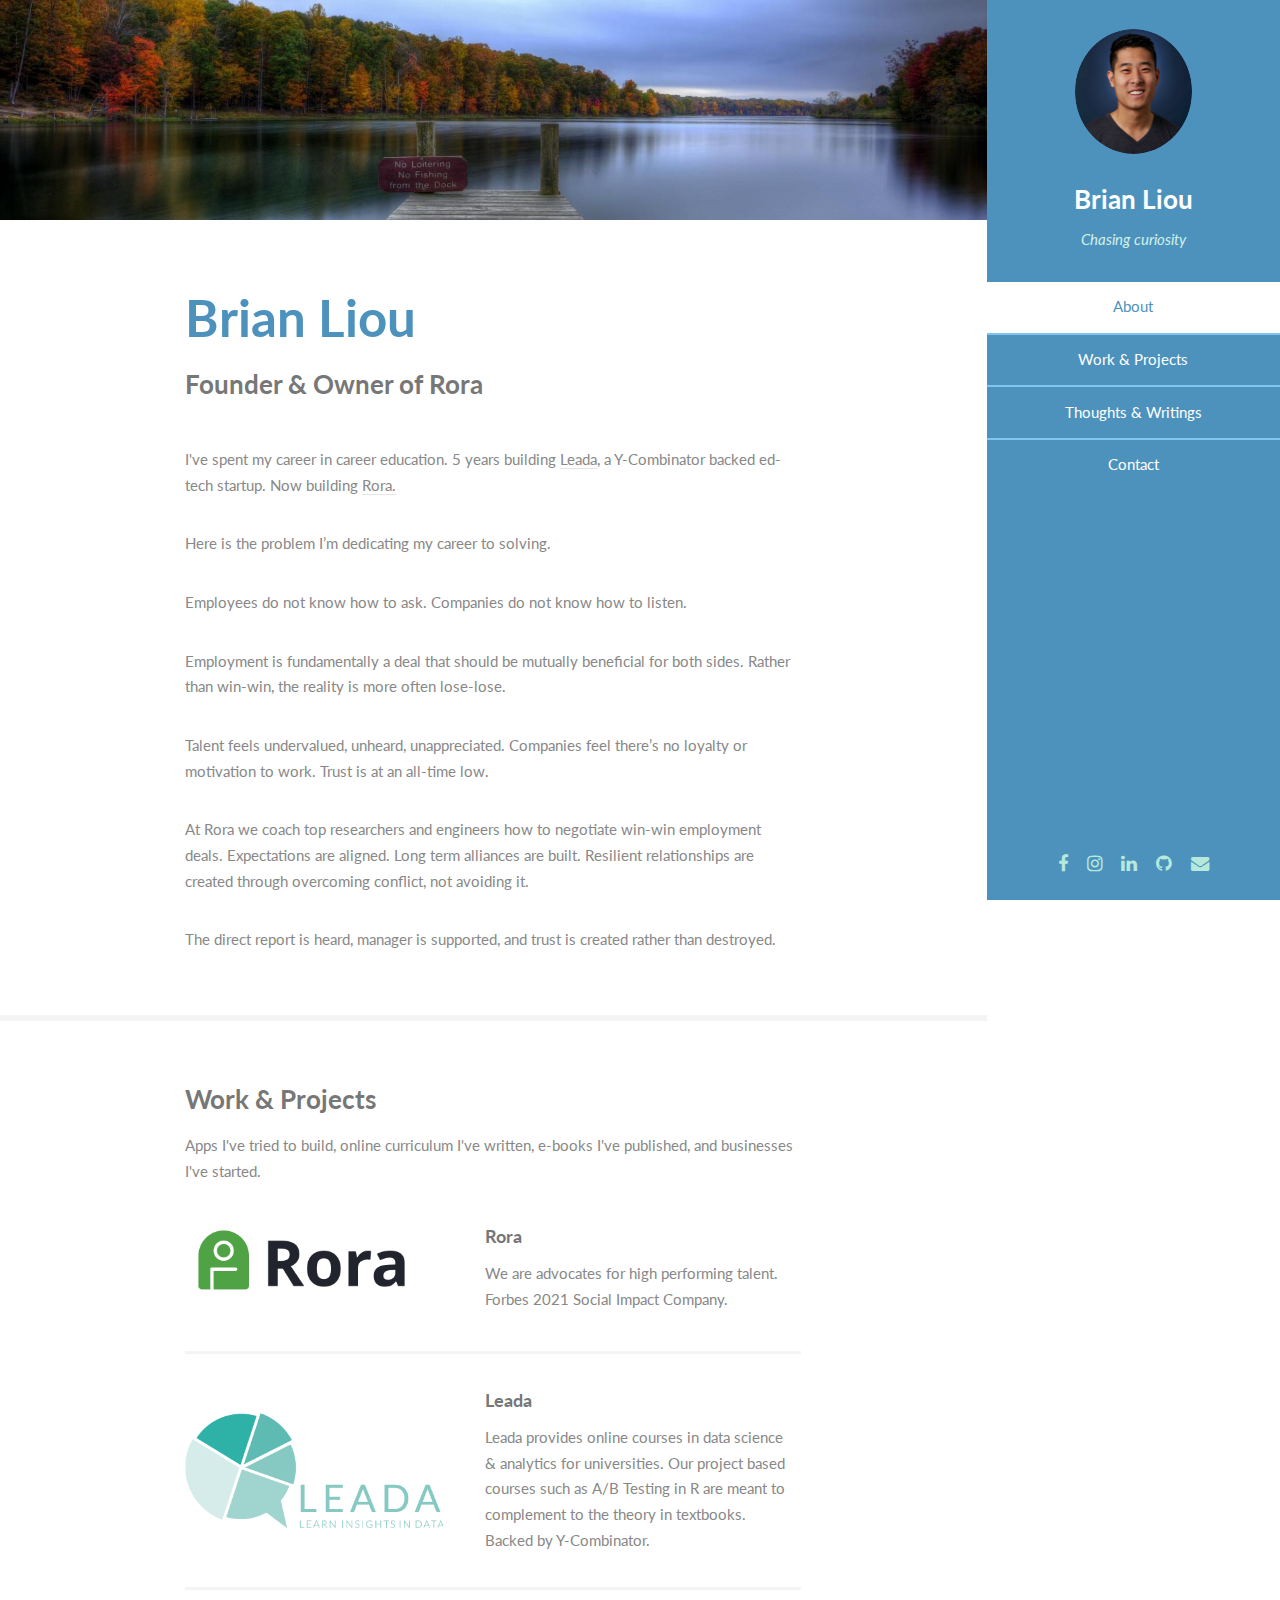
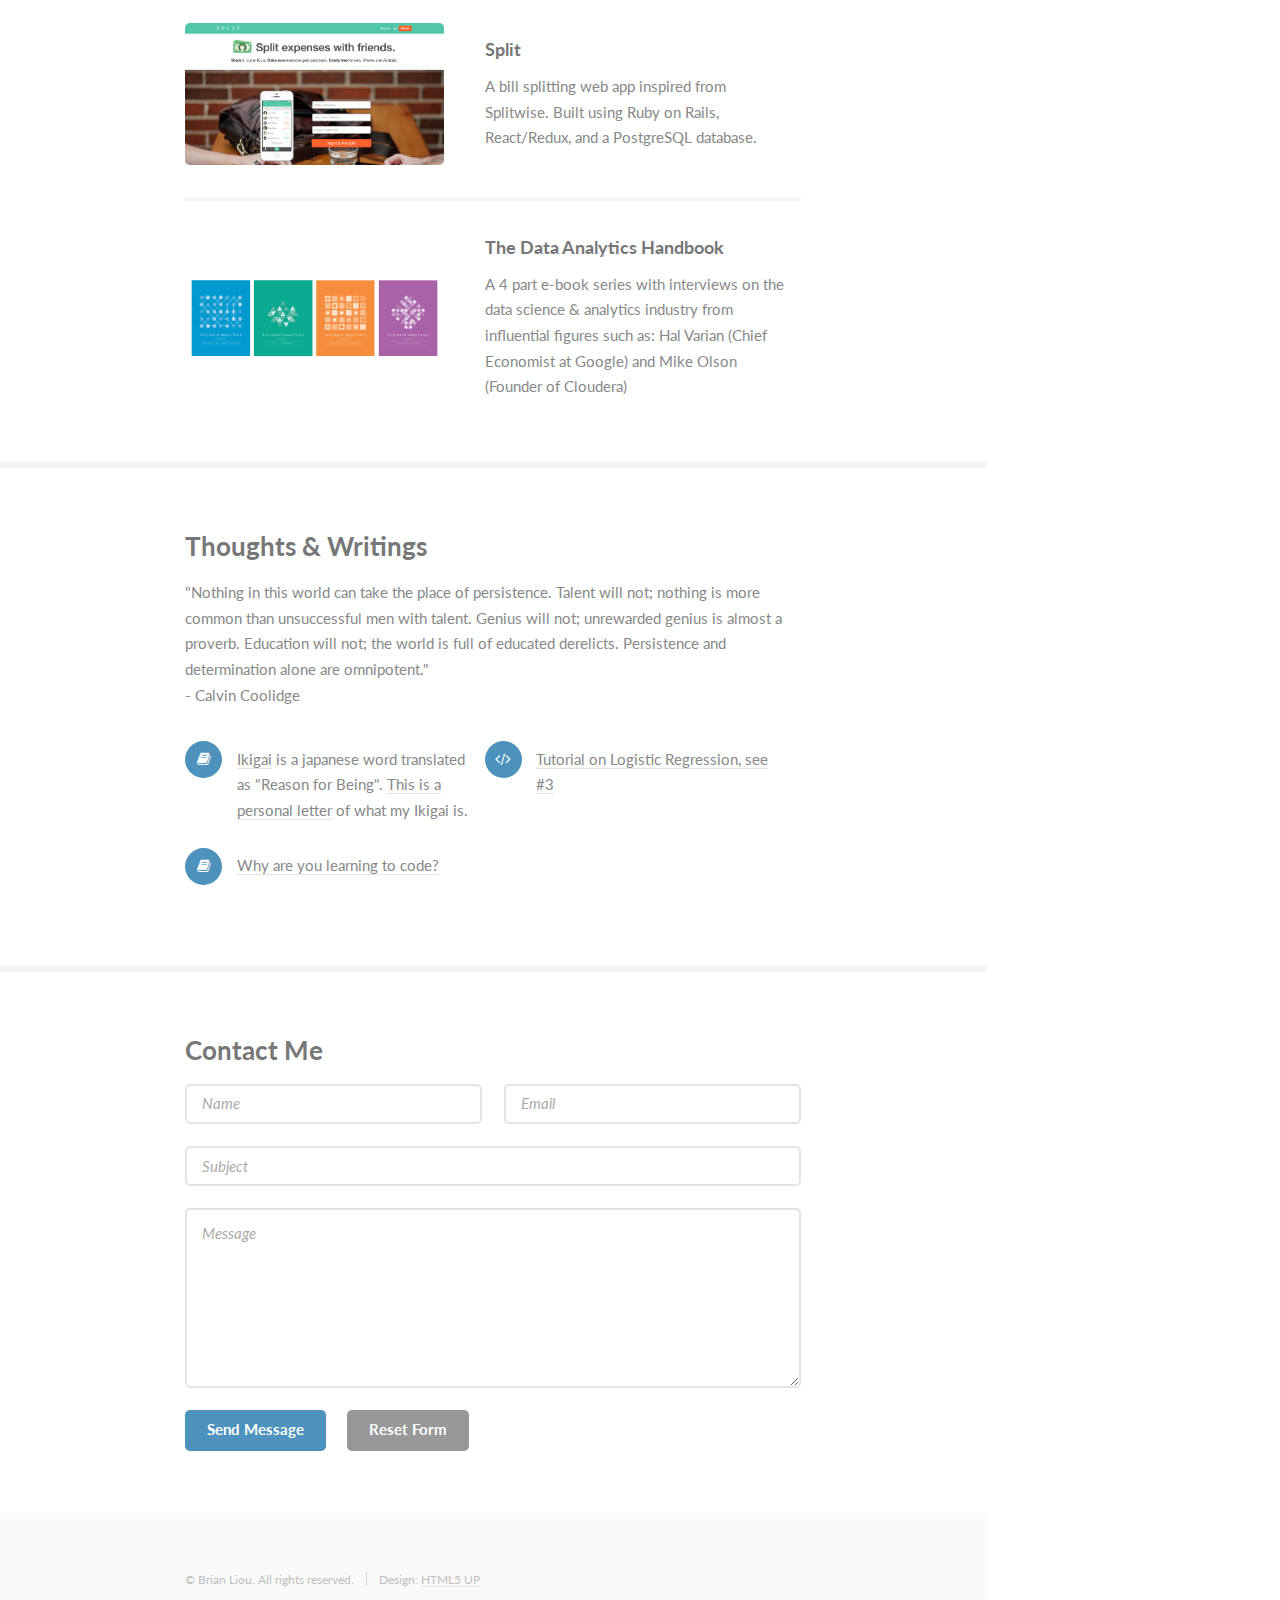
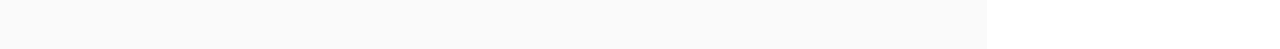
==== commit bbd09a11: "Update index.html" ====
--- a/index.html
+++ b/index.html
@@ -60,11 +60,16 @@
 							<section id="one">
 								<div class="container">
 									<header class="major">
-										<h2>Hi!I'm Brian Liou</h2>
-										<p>Co-Founder of Rora in LA</p>
+										<h2>Brian Liou</h2>
+										<p>Founder & Owner of Rora</p>
 									</header>
-									<p>I've spent my career in career education. 5 years building <a href="https://venturebeat.com/2015/07/22/leada-launches-to-help-students-apply-their-data-science-knowledge-to-real-world-projects/" target="_blank">Leada</a>, a Y-Combinator backed ed-tech startup that was Codecademy for Data Science. Now building <a href="https://www.teamrora.com" target="_blank">Rora.</a></p>
-									<p> At Rora (Formerly Ralph), we're on a mission to rebuild power to candidates/employees. Companies have too much power over candidates and nowhere is that more evident than the $150B recruiting industry that is paid for by companies but positions itself as a service to candidates. If you see yourself as an advocate and believe in empowering others let's chat!</p>
+									<p>I've spent my career in career education. 5 years building <a href="https://venturebeat.com/2015/07/22/leada-launches-to-help-students-apply-their-data-science-knowledge-to-real-world-projects/" target="_blank">Leada</a>, a Y-Combinator backed ed-tech startup. Now building <a href="https://www.teamrora.com" target="_blank">Rora.</a></p>
+									<p>Here is the problem I’m dedicating my career to solving.</p>
+									<p>Employees do not know how to ask. Companies do not know how to listen.</p>
+									<p>Employment is fundamentally a deal that should be mutually beneficial for both sides. Rather than win-win, the reality is more often lose-lose.</p>
+									<p>Talent feels undervalued, unheard, unappreciated. Companies feel there’s no loyalty or motivation to work. Trust is at an all-time low.</p>
+									<p>At Rora we coach top researchers and engineers how to negotiate win-win employment deals. Expectations are aligned. Long term alliances are built. Resilient relationships are created through overcoming conflict, not avoiding it.</p>
+									<p>The direct report is heard, manager is supported, and trust is created rather than destroyed.</p>
 								</div>
 							</section>
 
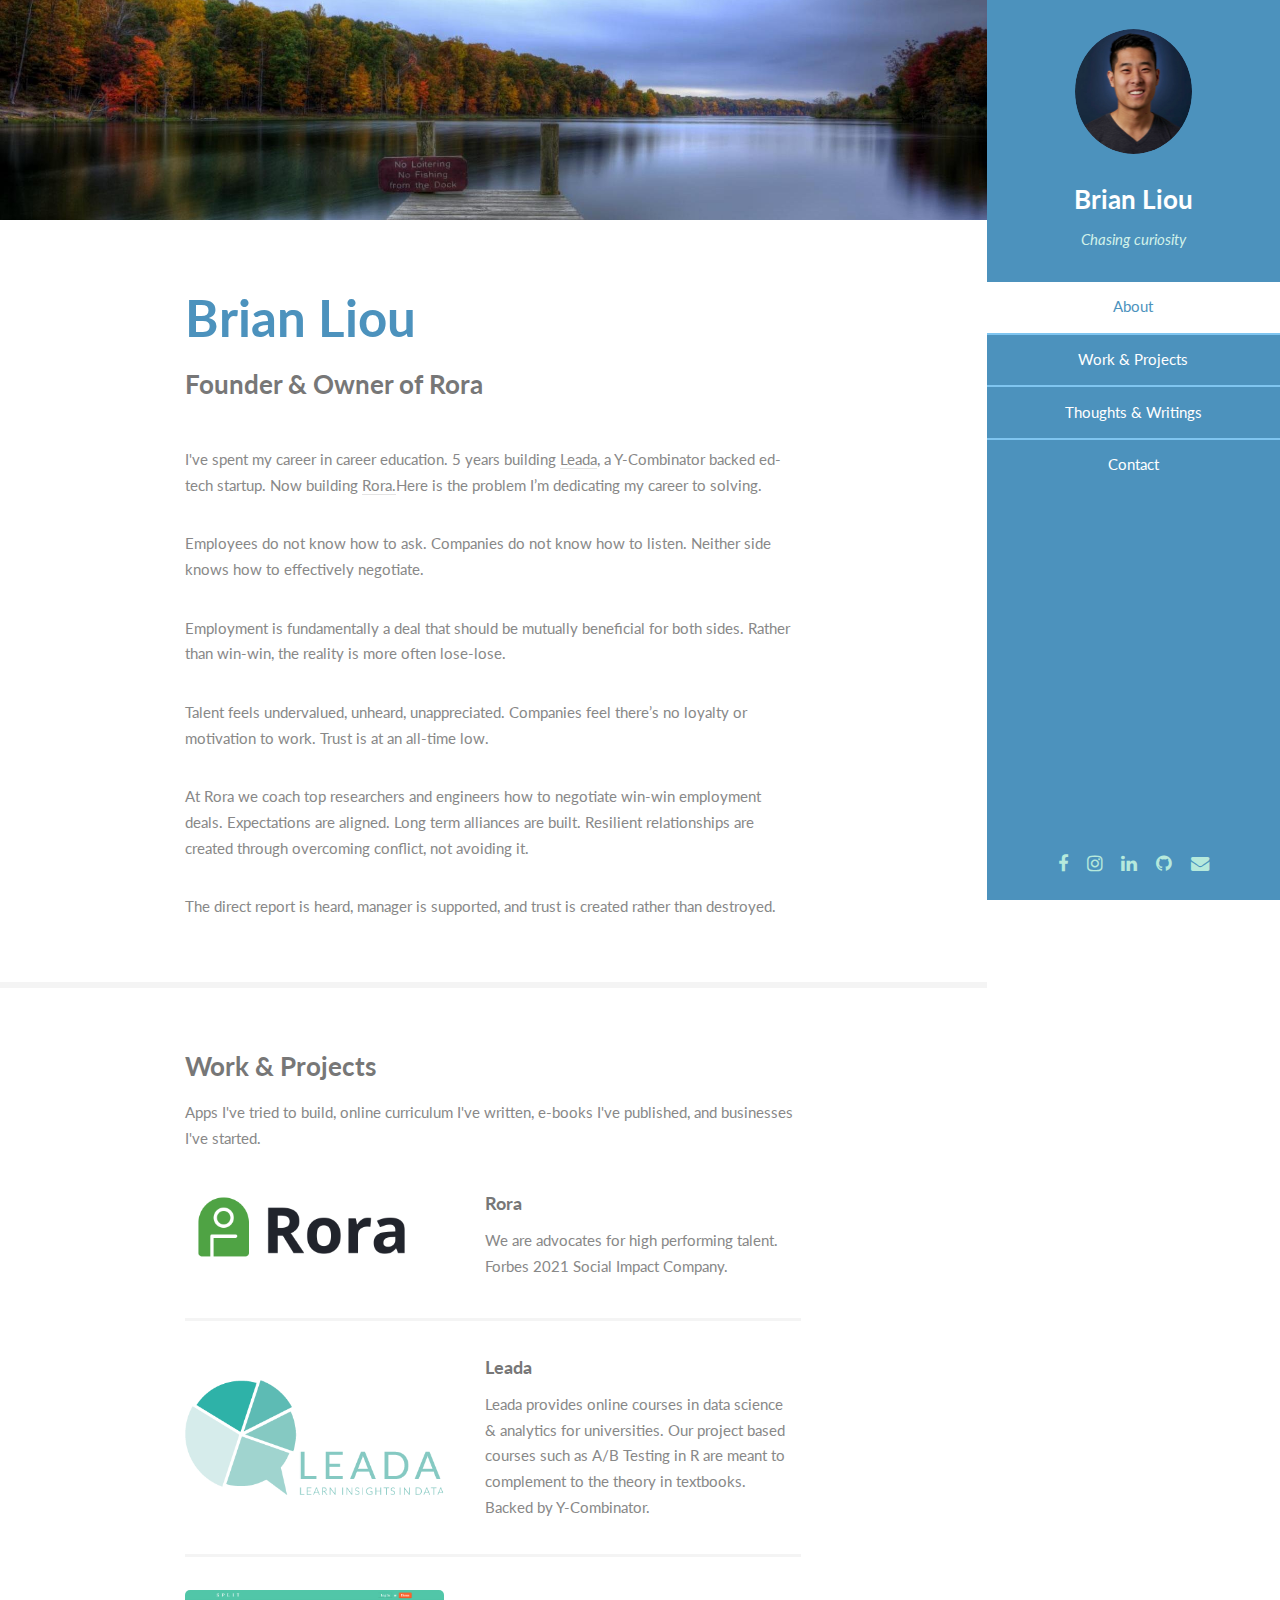
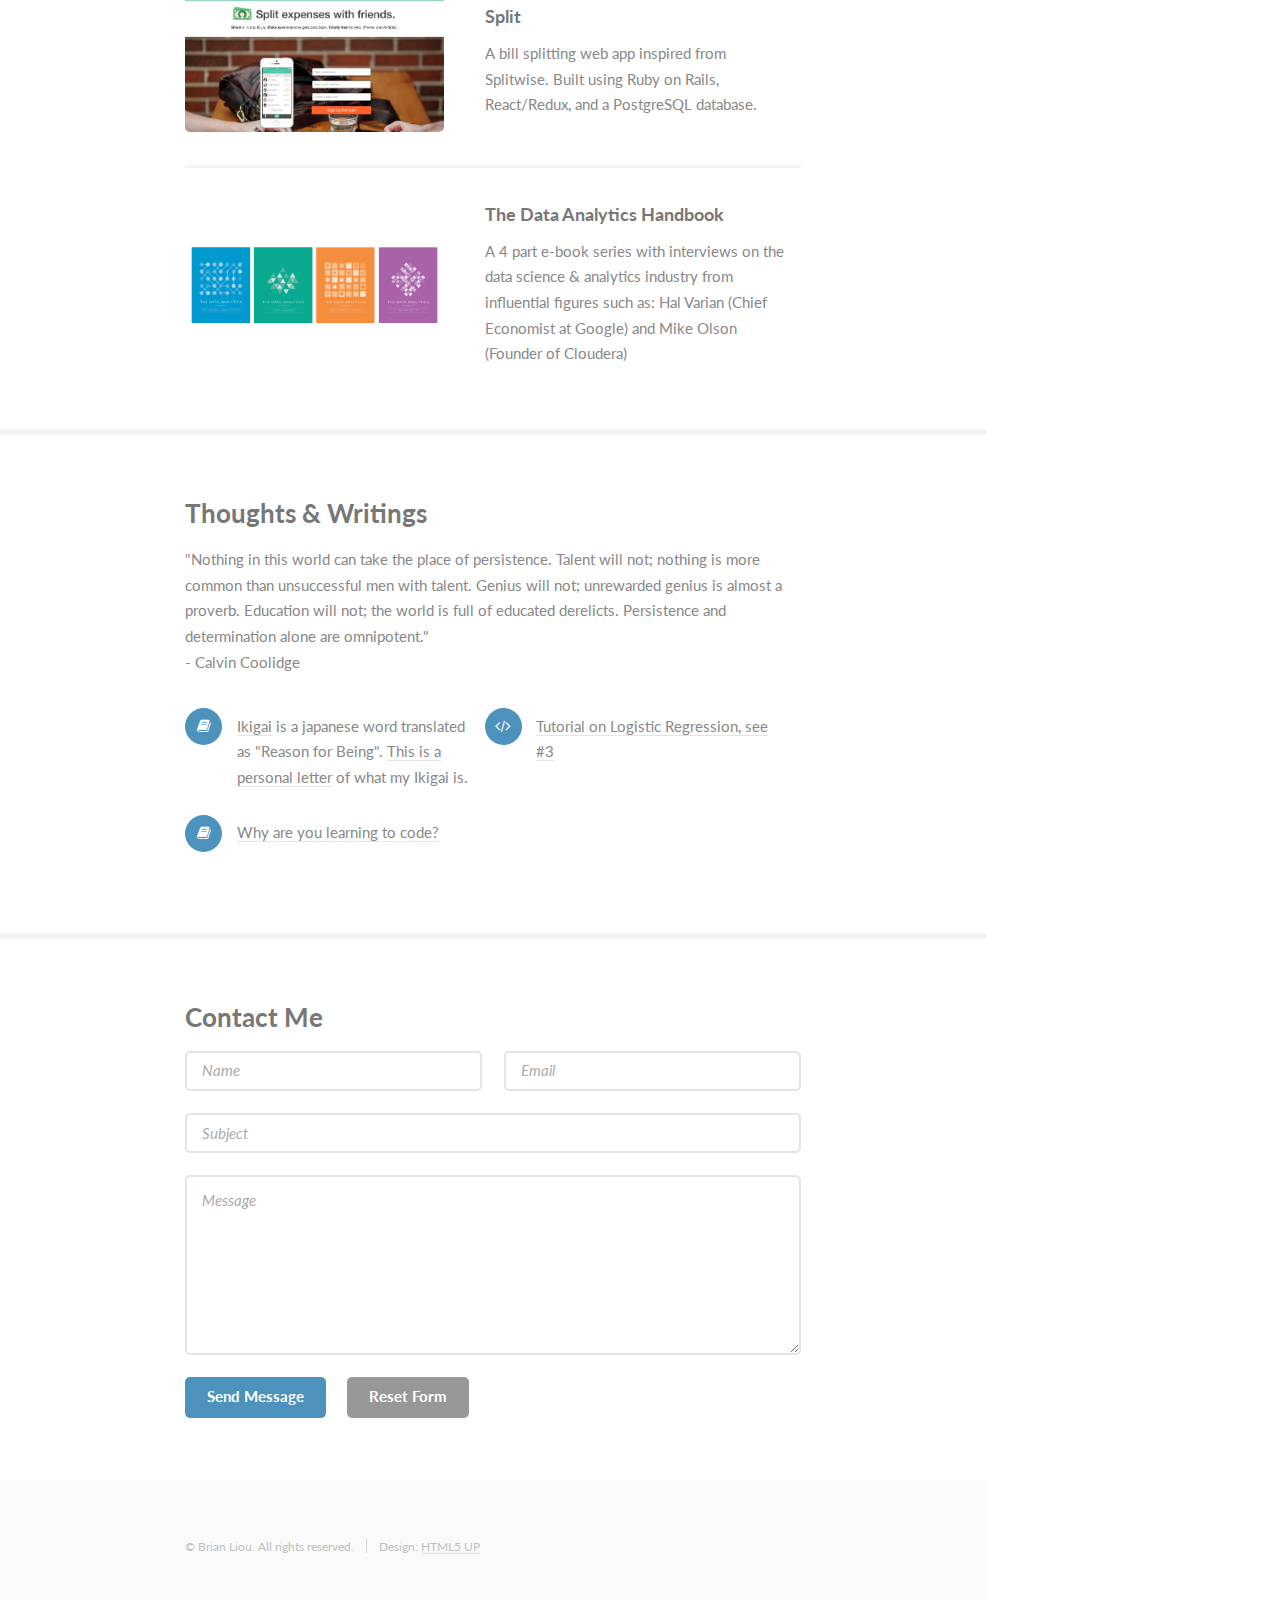
==== commit dcff767d: "Update index.html" ====
--- a/index.html
+++ b/index.html
@@ -63,9 +63,8 @@
 										<h2>Brian Liou</h2>
 										<p>Founder & Owner of Rora</p>
 									</header>
-									<p>I've spent my career in career education. 5 years building <a href="https://venturebeat.com/2015/07/22/leada-launches-to-help-students-apply-their-data-science-knowledge-to-real-world-projects/" target="_blank">Leada</a>, a Y-Combinator backed ed-tech startup. Now building <a href="https://www.teamrora.com" target="_blank">Rora.</a></p>
-									<p>Here is the problem I’m dedicating my career to solving.</p>
-									<p>Employees do not know how to ask. Companies do not know how to listen.</p>
+									<p>I've spent my career in career education. 5 years building <a href="https://venturebeat.com/2015/07/22/leada-launches-to-help-students-apply-their-data-science-knowledge-to-real-world-projects/" target="_blank">Leada</a>, a Y-Combinator backed ed-tech startup. Now building <a href="https://www.teamrora.com" target="_blank">Rora.</a>Here is the problem I’m dedicating my career to solving.</p>
+									<p>Employees do not know how to ask. Companies do not know how to listen. Neither side knows how to effectively negotiate.</p>
 									<p>Employment is fundamentally a deal that should be mutually beneficial for both sides. Rather than win-win, the reality is more often lose-lose.</p>
 									<p>Talent feels undervalued, unheard, unappreciated. Companies feel there’s no loyalty or motivation to work. Trust is at an all-time low.</p>
 									<p>At Rora we coach top researchers and engineers how to negotiate win-win employment deals. Expectations are aligned. Long term alliances are built. Resilient relationships are created through overcoming conflict, not avoiding it.</p>
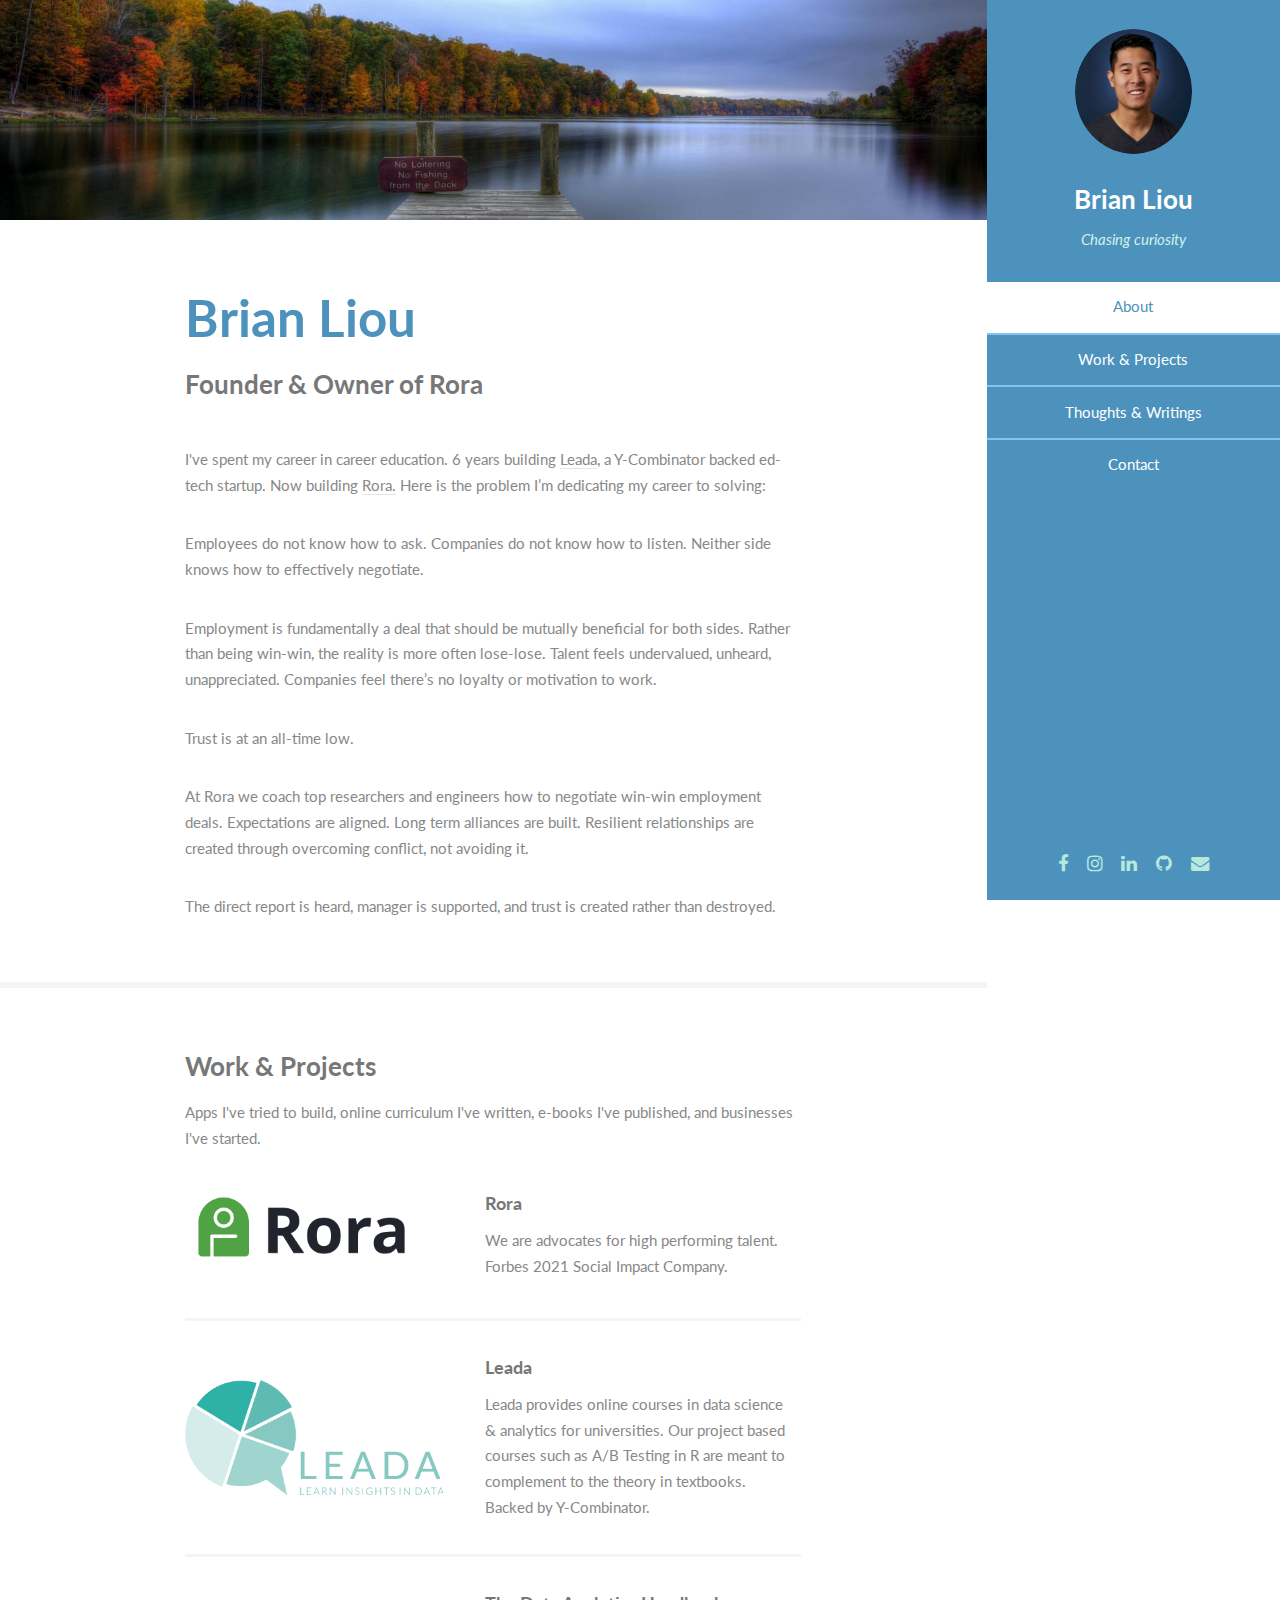
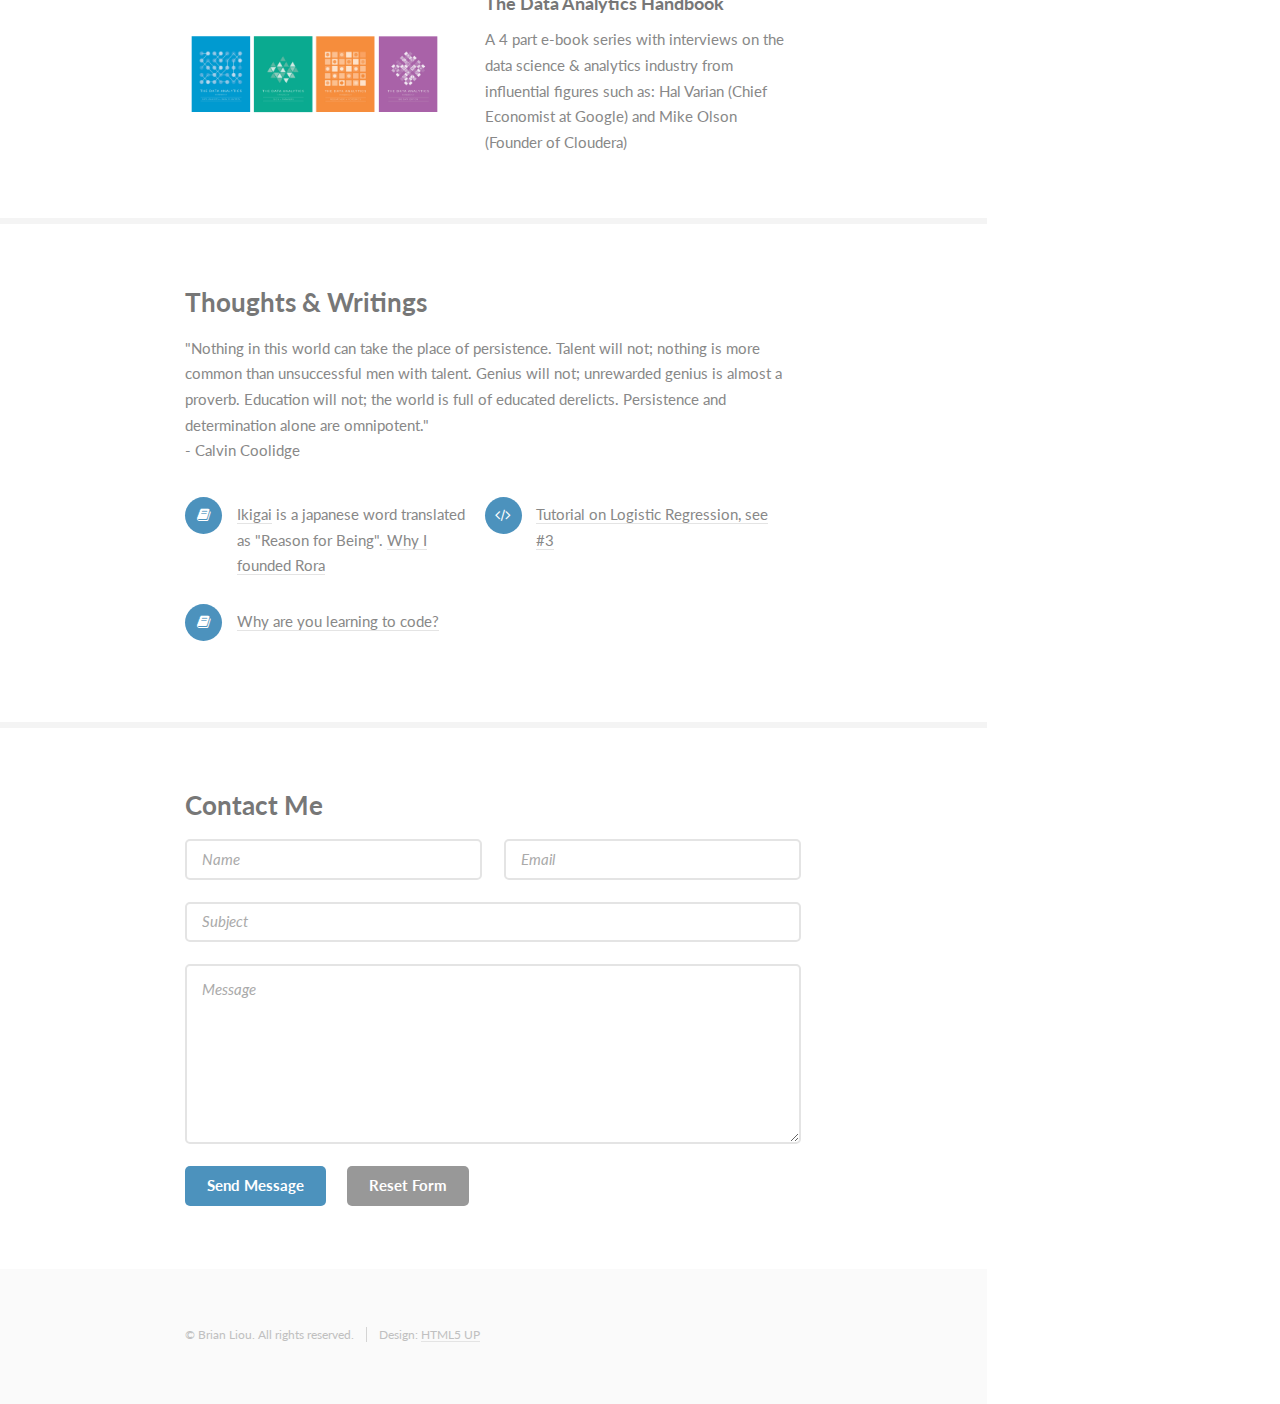
==== commit 8151149b: "Update index.html" ====
--- a/index.html
+++ b/index.html
@@ -6,7 +6,7 @@
 -->
 <html>
 	<head>
-		<title>Brian Liou's Website</title>
+		<title>Brian Liou</title>
 		<meta charset="utf-8" />
 		<meta name="viewport" content="width=device-width, initial-scale=1" />
 		<!--[if lte IE 8]><script src="assets/js/ie/html5shiv.js"></script><![endif]-->
@@ -63,10 +63,10 @@
 										<h2>Brian Liou</h2>
 										<p>Founder & Owner of Rora</p>
 									</header>
-									<p>I've spent my career in career education. 5 years building <a href="https://venturebeat.com/2015/07/22/leada-launches-to-help-students-apply-their-data-science-knowledge-to-real-world-projects/" target="_blank">Leada</a>, a Y-Combinator backed ed-tech startup. Now building <a href="https://www.teamrora.com" target="_blank">Rora.</a>Here is the problem I’m dedicating my career to solving.</p>
+									<p>I've spent my career in career education. 6 years building <a href="https://venturebeat.com/2015/07/22/leada-launches-to-help-students-apply-their-data-science-knowledge-to-real-world-projects/" target="_blank">Leada</a>, a Y-Combinator backed ed-tech startup. Now building <a href="https://www.teamrora.com" target="_blank">Rora.</a> Here is the problem I’m dedicating my career to solving:</p>
 									<p>Employees do not know how to ask. Companies do not know how to listen. Neither side knows how to effectively negotiate.</p>
-									<p>Employment is fundamentally a deal that should be mutually beneficial for both sides. Rather than win-win, the reality is more often lose-lose.</p>
-									<p>Talent feels undervalued, unheard, unappreciated. Companies feel there’s no loyalty or motivation to work. Trust is at an all-time low.</p>
+									<p>Employment is fundamentally a deal that should be mutually beneficial for both sides. Rather than being win-win, the reality is more often lose-lose. Talent feels undervalued, unheard, unappreciated. Companies feel there’s no loyalty or motivation to work.</p>
+									<p>Trust is at an all-time low.</p>
 									<p>At Rora we coach top researchers and engineers how to negotiate win-win employment deals. Expectations are aligned. Long term alliances are built. Resilient relationships are created through overcoming conflict, not avoiding it.</p>
 									<p>The direct report is heard, manager is supported, and trust is created rather than destroyed.</p>
 								</div>
@@ -93,13 +93,6 @@
 											</div>
 										</article>
 										<article>
-											<a href="https://github.com/brianliou/Split" class="image" target="_blank"><img src="images/split.png" alt=""/></a>
-											<div class="inner">
-												<h4>Split</h4>
-												<p>A bill splitting web app inspired from Splitwise. Built using Ruby on Rails, React/Redux, and a PostgreSQL database.</p>
-											</div>
-										</article>
-										<article>
 											<a href="https://www.teamleada.com/handbook" class="image" target="_blank"><img src="images/handbook.png" alt=""/></a>
 											<div class="inner">
 												<h4>The Data Analytics Handbook</h4>
@@ -116,7 +109,7 @@
 									<h3>Thoughts & Writings</h3>
 									<p>"Nothing in this world can take the place of persistence. Talent will not; nothing is more common than unsuccessful men with talent. Genius will not; unrewarded genius is almost a proverb. Education will not; the world is full of educated derelicts. Persistence and determination alone are omnipotent." <br /> - Calvin Coolidge</p>
 									<ul class="feature-icons">
-										<li class="fa-book"><a href="https://images.app.goo.gl/vEy9mbX1pycEydDp8" target="_blank">Ikigai</a> is a japanese word translated as "Reason for Being". <a href="https://medium.com/@brian_72481/my-reason-for-being-64aaa0062372?source=friends_link&sk=2e5717e0df3c9d70ea20f6ad919b2371" target="_blank">This is a personal letter</a> of what my Ikigai is.</li>
+										<li class="fa-book"><a href="https://images.app.goo.gl/vEy9mbX1pycEydDp8" target="_blank">Ikigai</a> is a japanese word translated as "Reason for Being". <a href="https://medium.com/@brian_72481/my-reason-for-being-64aaa0062372?source=friends_link&sk=2e5717e0df3c9d70ea20f6ad919b2371" target="_blank">Why I founded Rora</a></li>
 										<li class="fa-code"><a href="https://statsguys.wordpress.com/2014/01/03/first-post/" target="_blank">Tutorial on Logistic Regression, see #3</a></li>
 										<li class="fa-book"><a href="https://medium.com/@LeadaTeam/why-are-you-learning-to-code-d4ed5eae9660#.1bdvenc3b" target="_blank">Why are you learning to code?</a></li>
 										<!-- <li class="fa-cubes">Medium blog post</li>
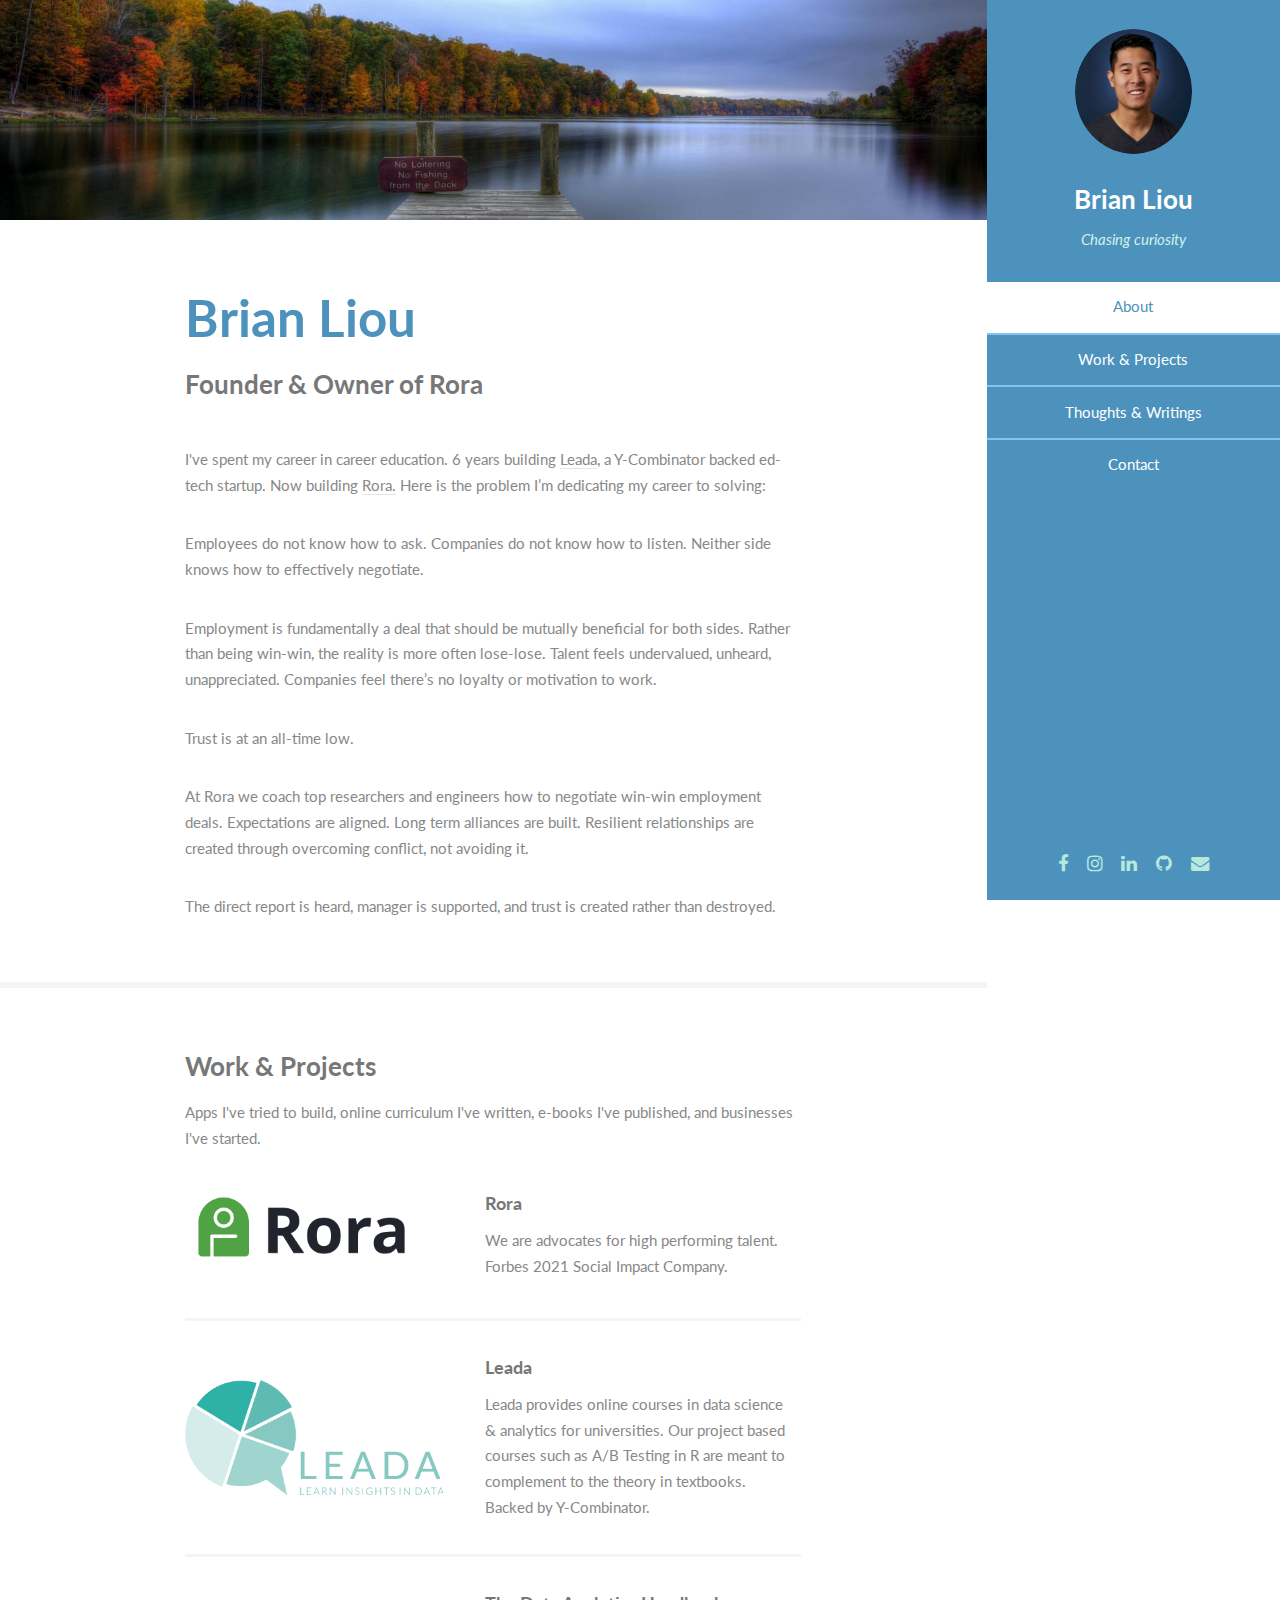
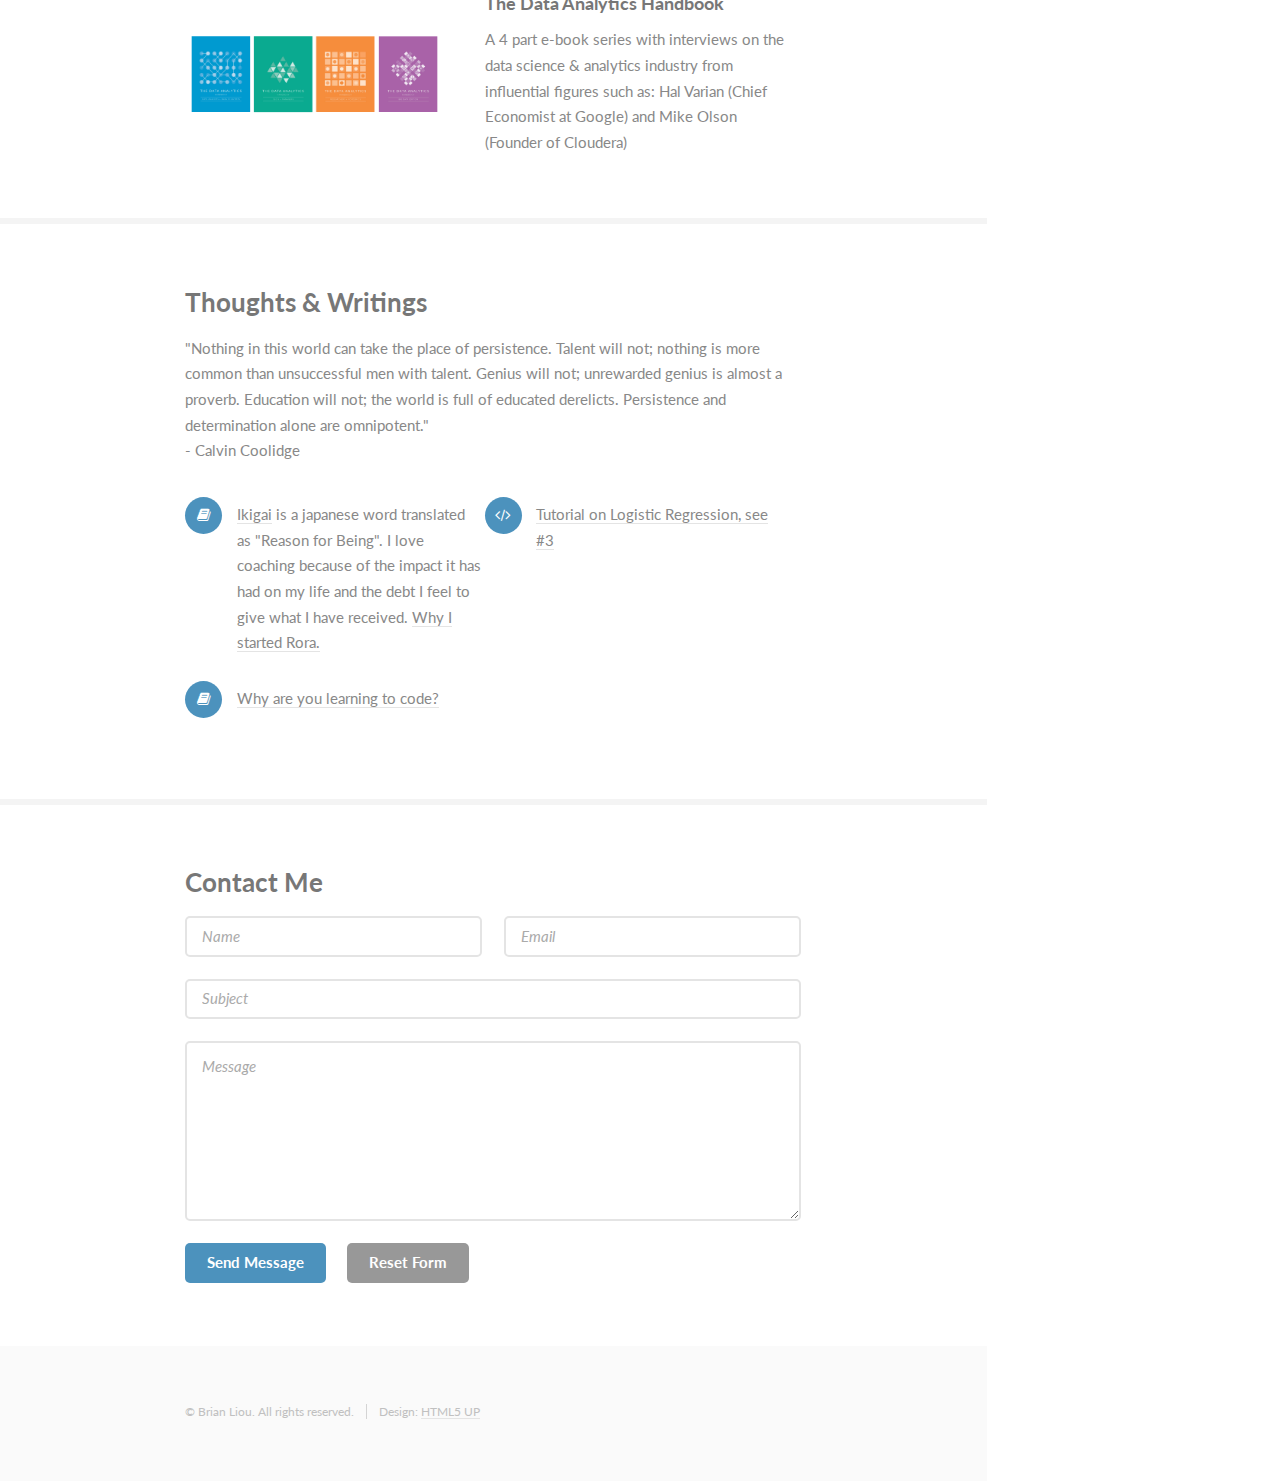
==== commit bf28a9bb: "Update index.html" ====
--- a/index.html
+++ b/index.html
@@ -109,7 +109,7 @@
 									<h3>Thoughts & Writings</h3>
 									<p>"Nothing in this world can take the place of persistence. Talent will not; nothing is more common than unsuccessful men with talent. Genius will not; unrewarded genius is almost a proverb. Education will not; the world is full of educated derelicts. Persistence and determination alone are omnipotent." <br /> - Calvin Coolidge</p>
 									<ul class="feature-icons">
-										<li class="fa-book"><a href="https://images.app.goo.gl/vEy9mbX1pycEydDp8" target="_blank">Ikigai</a> is a japanese word translated as "Reason for Being". <a href="https://medium.com/@brian_72481/my-reason-for-being-64aaa0062372?source=friends_link&sk=2e5717e0df3c9d70ea20f6ad919b2371" target="_blank">Why I founded Rora</a></li>
+										<li class="fa-book"><a href="https://images.app.goo.gl/vEy9mbX1pycEydDp8" target="_blank">Ikigai</a> is a japanese word translated as "Reason for Being". I love coaching because of the impact it has had on my life and the debt I feel to give what I have received. <a href="https://medium.com/@brian_72481/my-reason-for-being-64aaa0062372?source=friends_link&sk=2e5717e0df3c9d70ea20f6ad919b2371" target="_blank">Why I started Rora.</a></li>
 										<li class="fa-code"><a href="https://statsguys.wordpress.com/2014/01/03/first-post/" target="_blank">Tutorial on Logistic Regression, see #3</a></li>
 										<li class="fa-book"><a href="https://medium.com/@LeadaTeam/why-are-you-learning-to-code-d4ed5eae9660#.1bdvenc3b" target="_blank">Why are you learning to code?</a></li>
 										<!-- <li class="fa-cubes">Medium blog post</li>
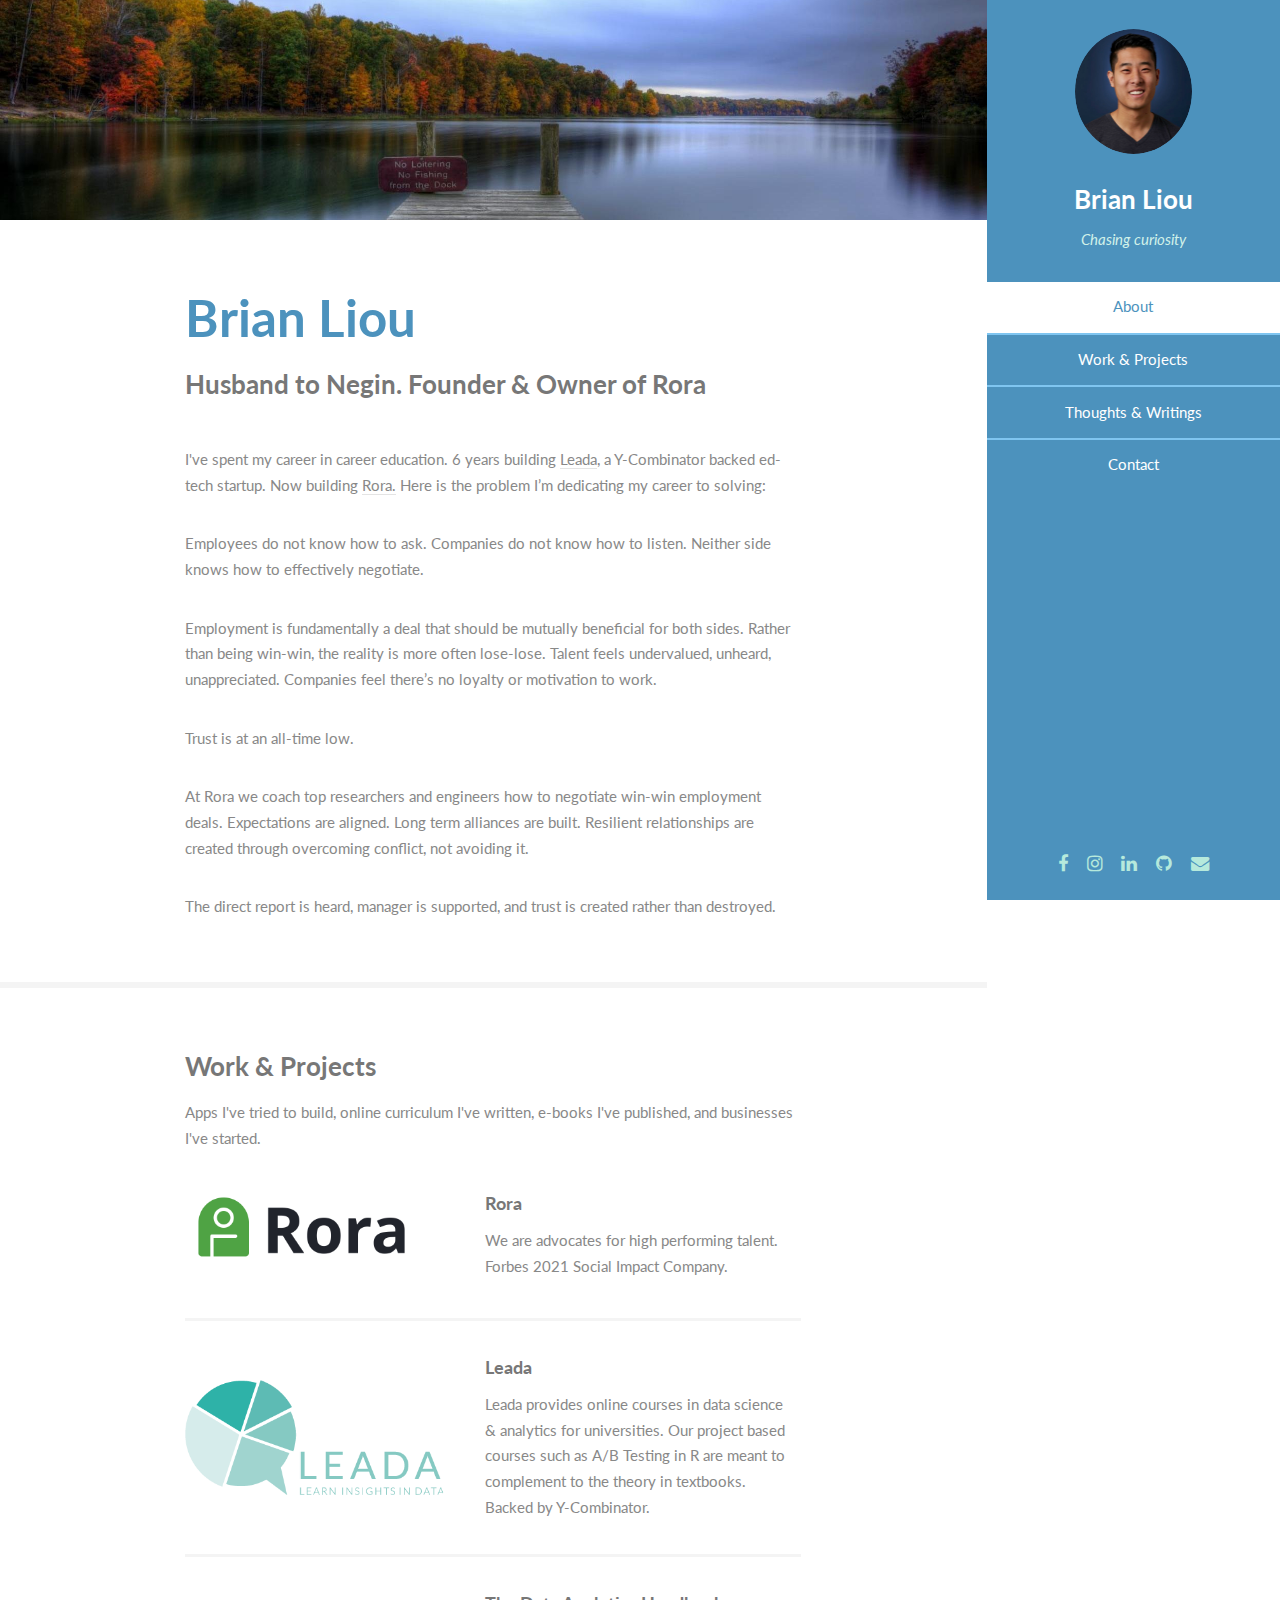
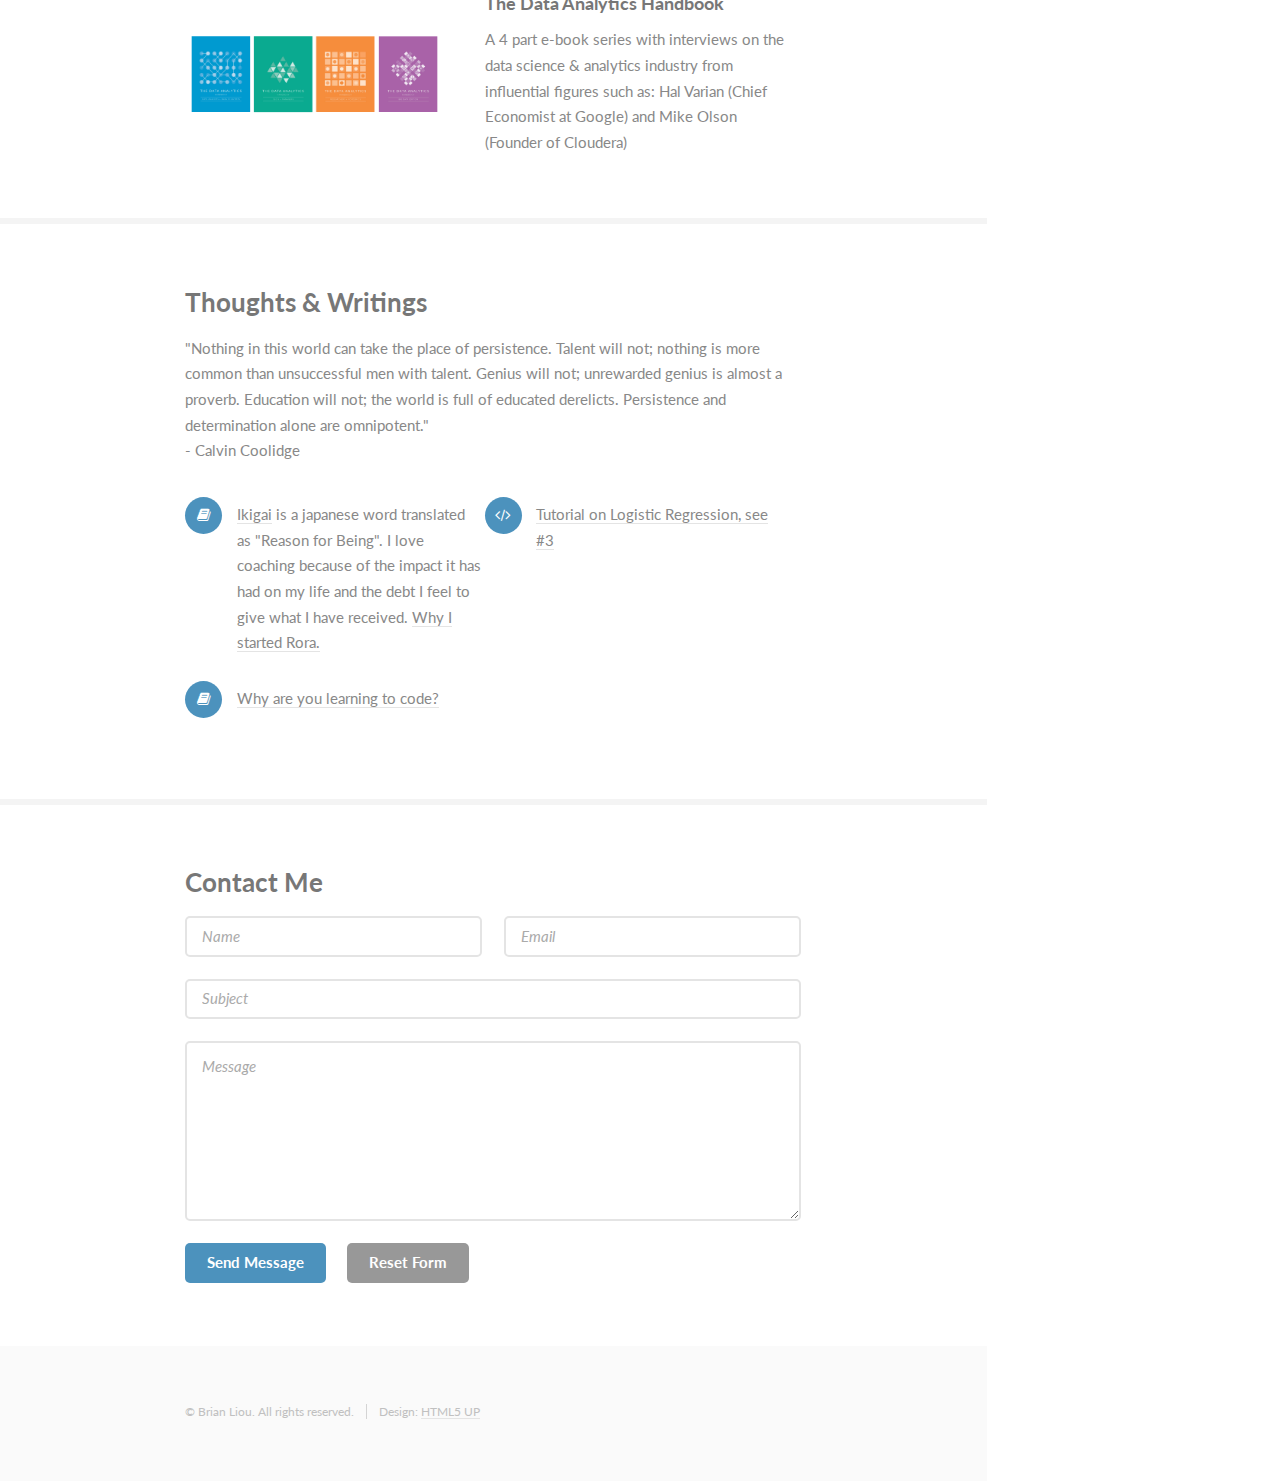
==== commit 9686d72d: "Update index.html" ====
--- a/index.html
+++ b/index.html
@@ -61,7 +61,7 @@
 								<div class="container">
 									<header class="major">
 										<h2>Brian Liou</h2>
-										<p>Founder & Owner of Rora</p>
+										<p>Husband to Negin. Founder & Owner of Rora</p>
 									</header>
 									<p>I've spent my career in career education. 6 years building <a href="https://venturebeat.com/2015/07/22/leada-launches-to-help-students-apply-their-data-science-knowledge-to-real-world-projects/" target="_blank">Leada</a>, a Y-Combinator backed ed-tech startup. Now building <a href="https://www.teamrora.com" target="_blank">Rora.</a> Here is the problem I’m dedicating my career to solving:</p>
 									<p>Employees do not know how to ask. Companies do not know how to listen. Neither side knows how to effectively negotiate.</p>
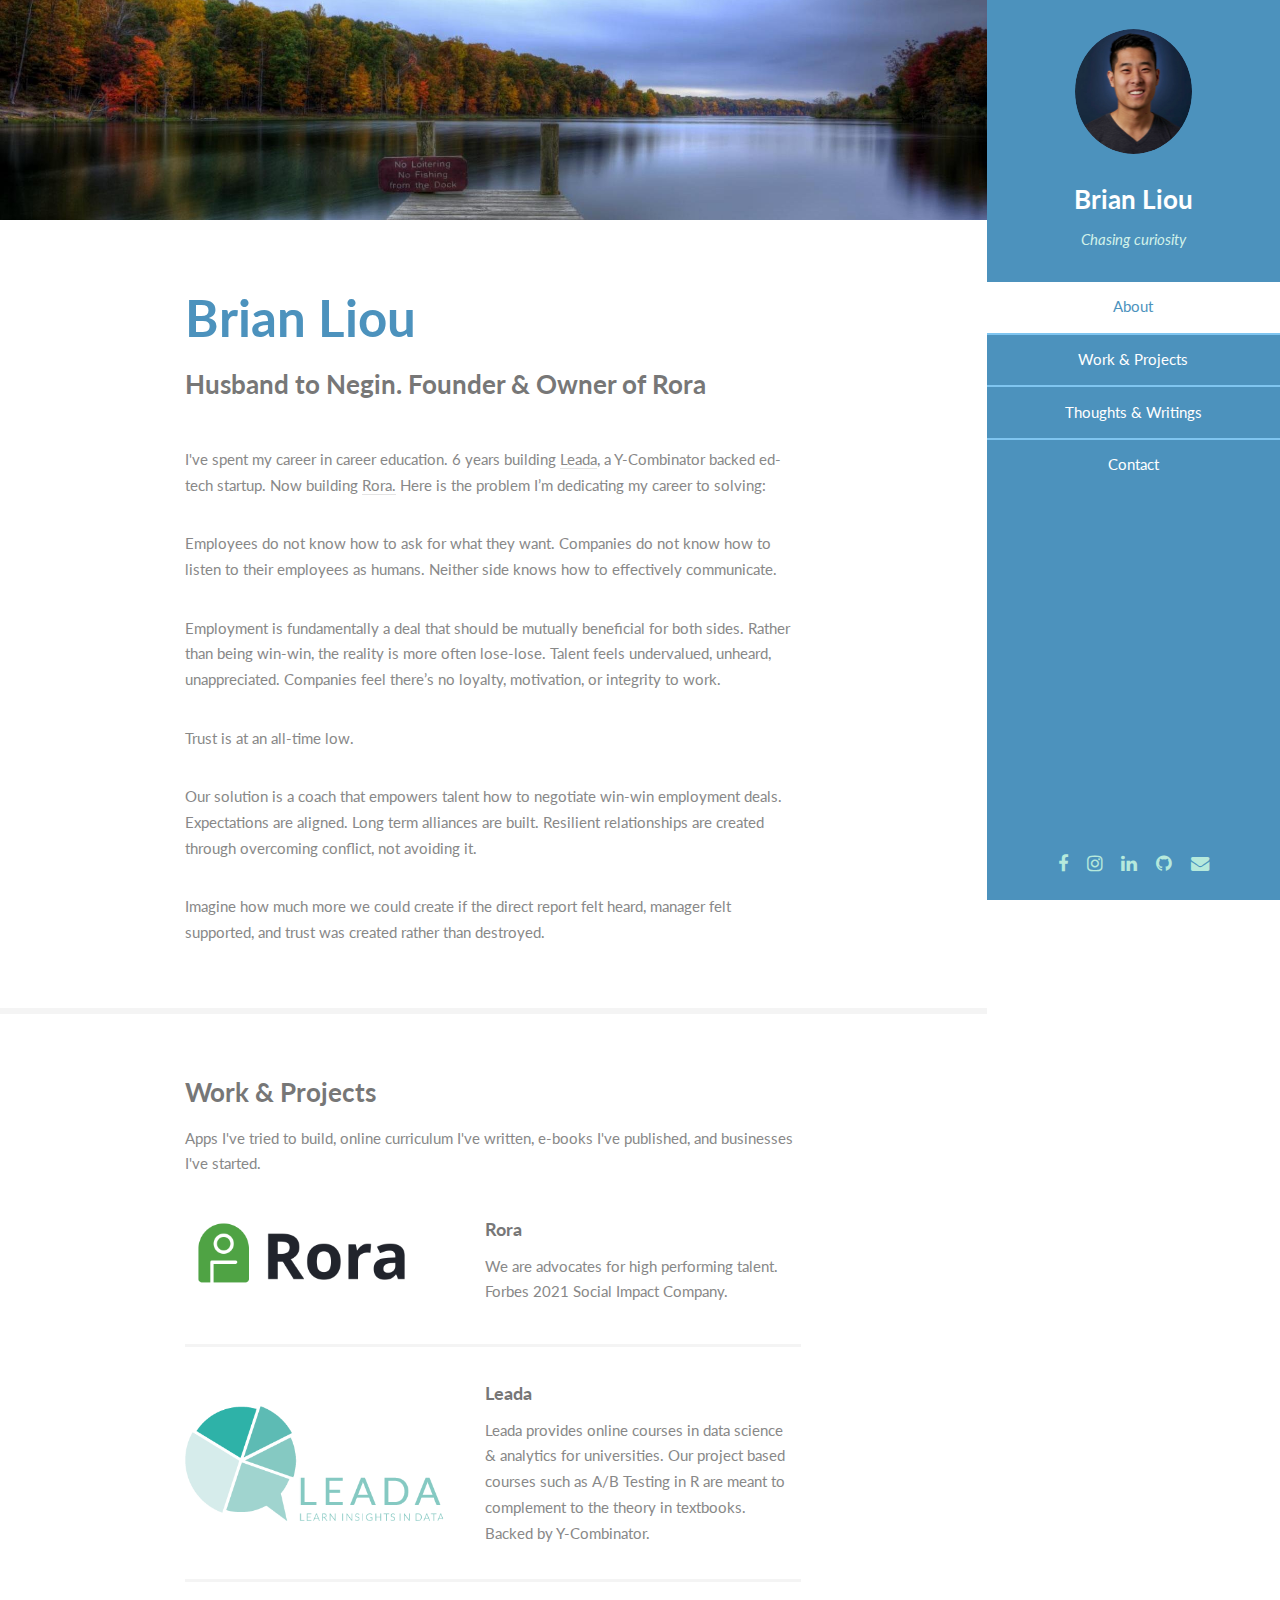
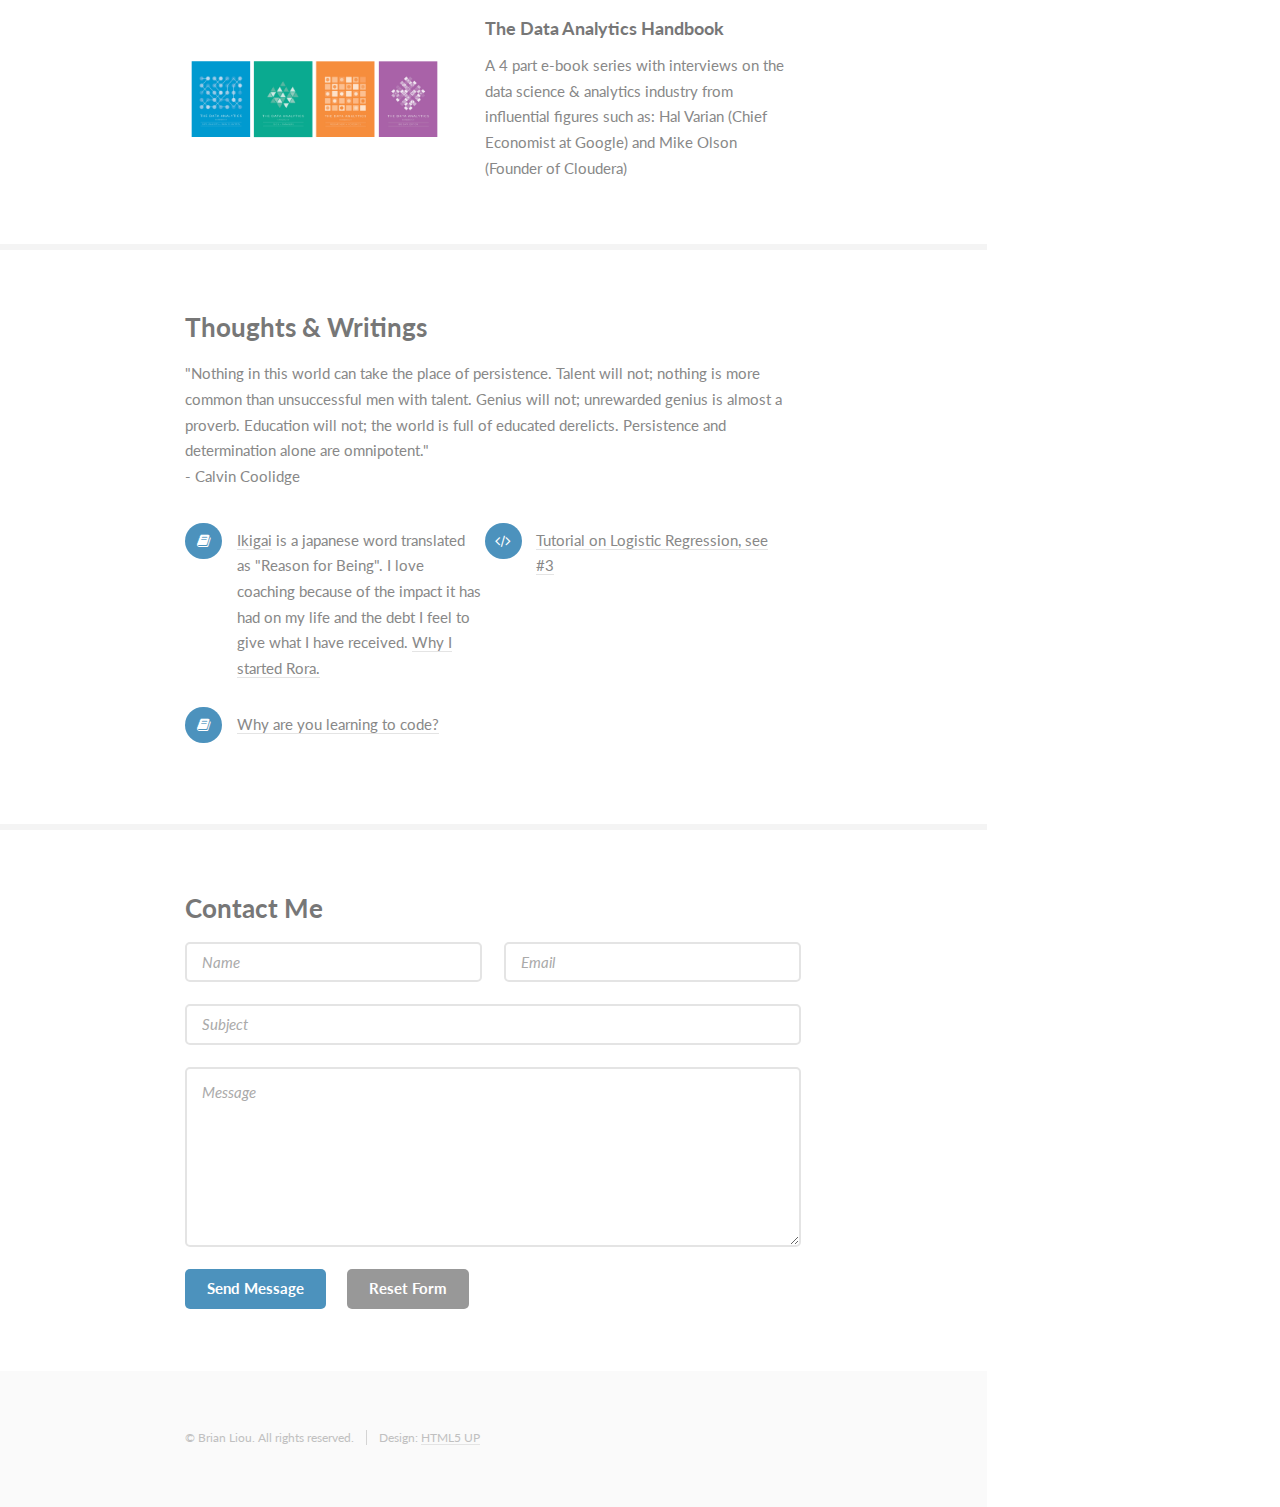
==== commit a7168400: "Update index.html" ====
--- a/index.html
+++ b/index.html
@@ -64,11 +64,11 @@
 										<p>Husband to Negin. Founder & Owner of Rora</p>
 									</header>
 									<p>I've spent my career in career education. 6 years building <a href="https://venturebeat.com/2015/07/22/leada-launches-to-help-students-apply-their-data-science-knowledge-to-real-world-projects/" target="_blank">Leada</a>, a Y-Combinator backed ed-tech startup. Now building <a href="https://www.teamrora.com" target="_blank">Rora.</a> Here is the problem I’m dedicating my career to solving:</p>
-									<p>Employees do not know how to ask. Companies do not know how to listen. Neither side knows how to effectively negotiate.</p>
-									<p>Employment is fundamentally a deal that should be mutually beneficial for both sides. Rather than being win-win, the reality is more often lose-lose. Talent feels undervalued, unheard, unappreciated. Companies feel there’s no loyalty or motivation to work.</p>
+									<p>Employees do not know how to ask for what they want. Companies do not know how to listen to their employees as humans. Neither side knows how to effectively communicate.</p>
+									<p>Employment is fundamentally a deal that should be mutually beneficial for both sides. Rather than being win-win, the reality is more often lose-lose. Talent feels undervalued, unheard, unappreciated. Companies feel there’s no loyalty, motivation, or integrity to work.</p>
 									<p>Trust is at an all-time low.</p>
-									<p>At Rora we coach top researchers and engineers how to negotiate win-win employment deals. Expectations are aligned. Long term alliances are built. Resilient relationships are created through overcoming conflict, not avoiding it.</p>
-									<p>The direct report is heard, manager is supported, and trust is created rather than destroyed.</p>
+									<p>Our solution is a coach that empowers talent how to negotiate win-win employment deals. Expectations are aligned. Long term alliances are built. Resilient relationships are created through overcoming conflict, not avoiding it.</p>
+									<p>Imagine how much more we could create if the direct report felt heard, manager felt supported, and trust was created rather than destroyed.</p>
 								</div>
 							</section>
 
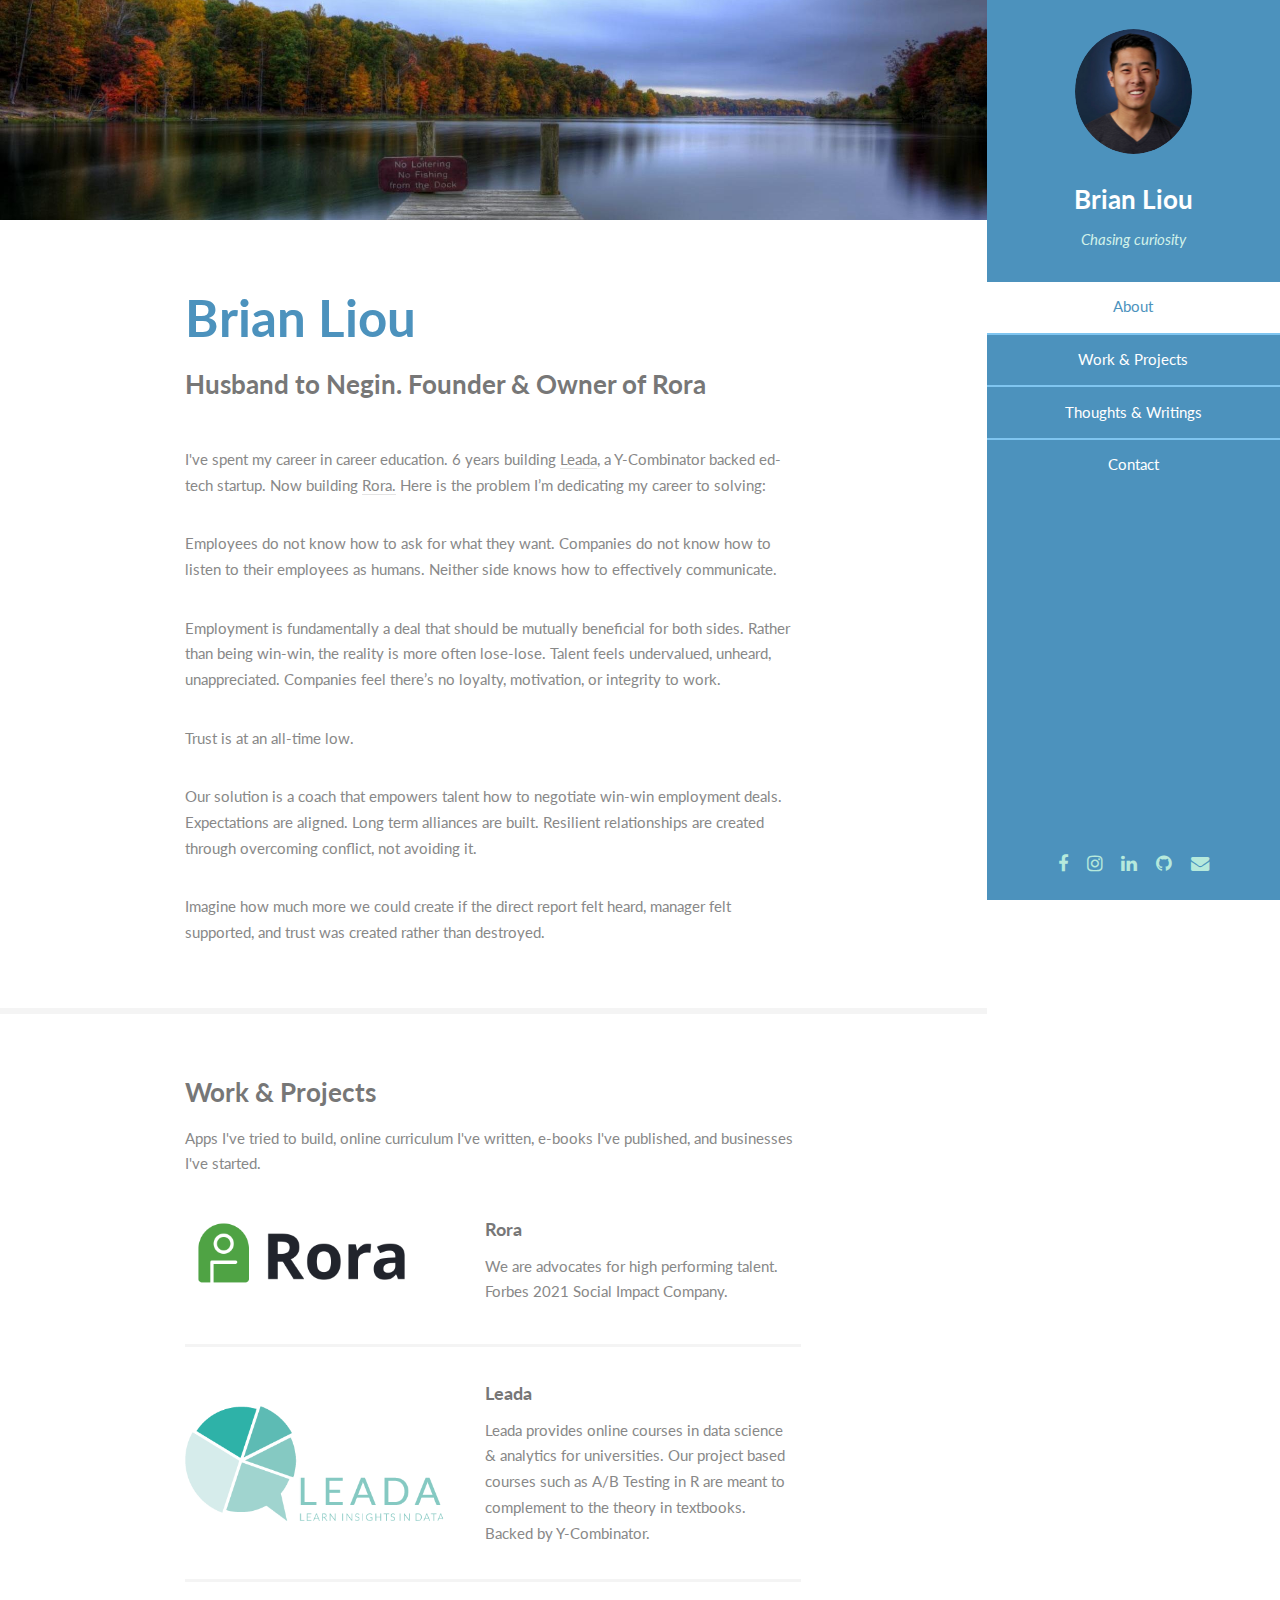
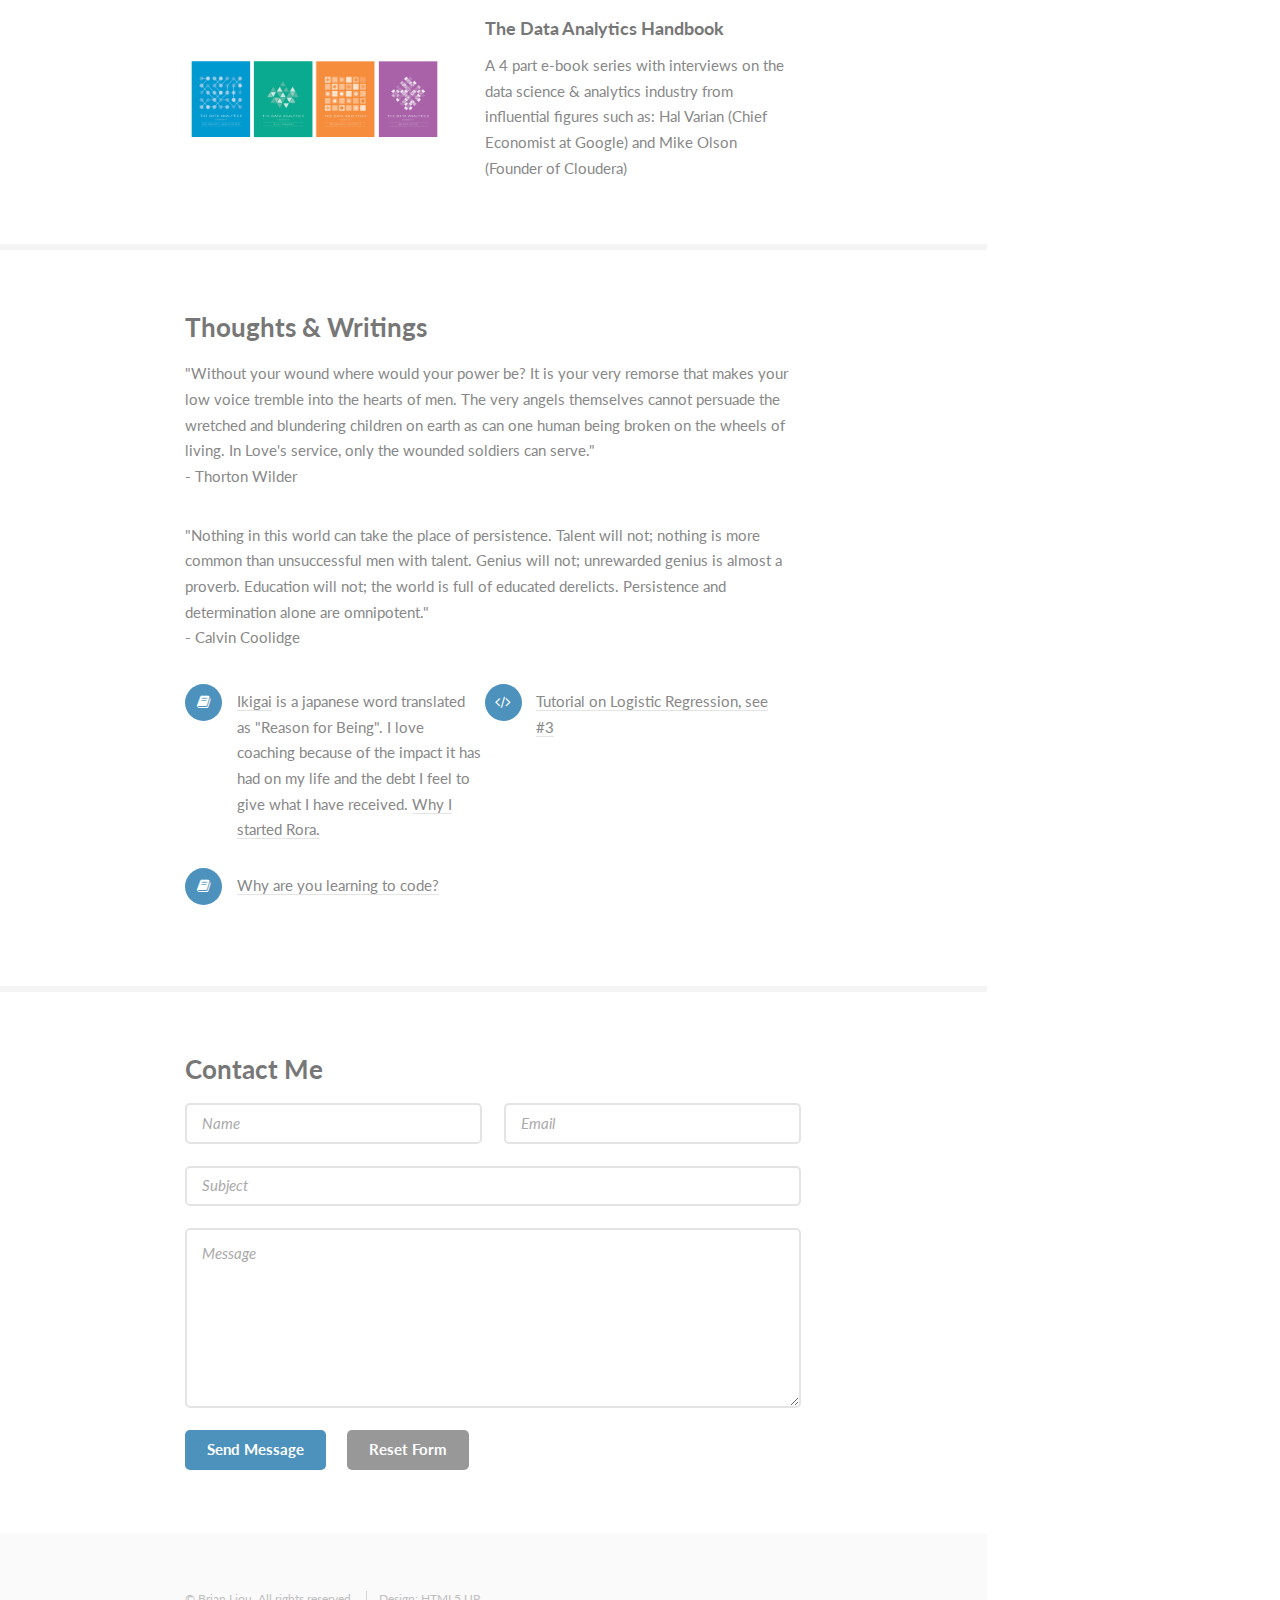
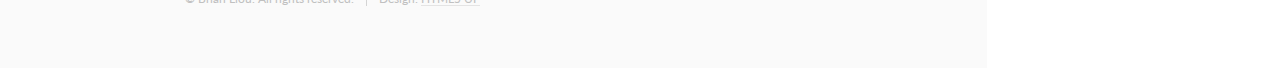
==== commit 412e53e9: "Update index.html" ====
--- a/index.html
+++ b/index.html
@@ -107,6 +107,7 @@
 							<section id="three">
 								<div class="container">
 									<h3>Thoughts & Writings</h3>
+									<p>"Without your wound where would your power be? It is your very remorse that makes your low voice tremble into the hearts of men. The very angels themselves cannot persuade the wretched and blundering children on earth as can one human being broken on the wheels of living. In Love's service, only the wounded soldiers can serve." <br /> - Thorton Wilder</p>
 									<p>"Nothing in this world can take the place of persistence. Talent will not; nothing is more common than unsuccessful men with talent. Genius will not; unrewarded genius is almost a proverb. Education will not; the world is full of educated derelicts. Persistence and determination alone are omnipotent." <br /> - Calvin Coolidge</p>
 									<ul class="feature-icons">
 										<li class="fa-book"><a href="https://images.app.goo.gl/vEy9mbX1pycEydDp8" target="_blank">Ikigai</a> is a japanese word translated as "Reason for Being". I love coaching because of the impact it has had on my life and the debt I feel to give what I have received. <a href="https://medium.com/@brian_72481/my-reason-for-being-64aaa0062372?source=friends_link&sk=2e5717e0df3c9d70ea20f6ad919b2371" target="_blank">Why I started Rora.</a></li>
